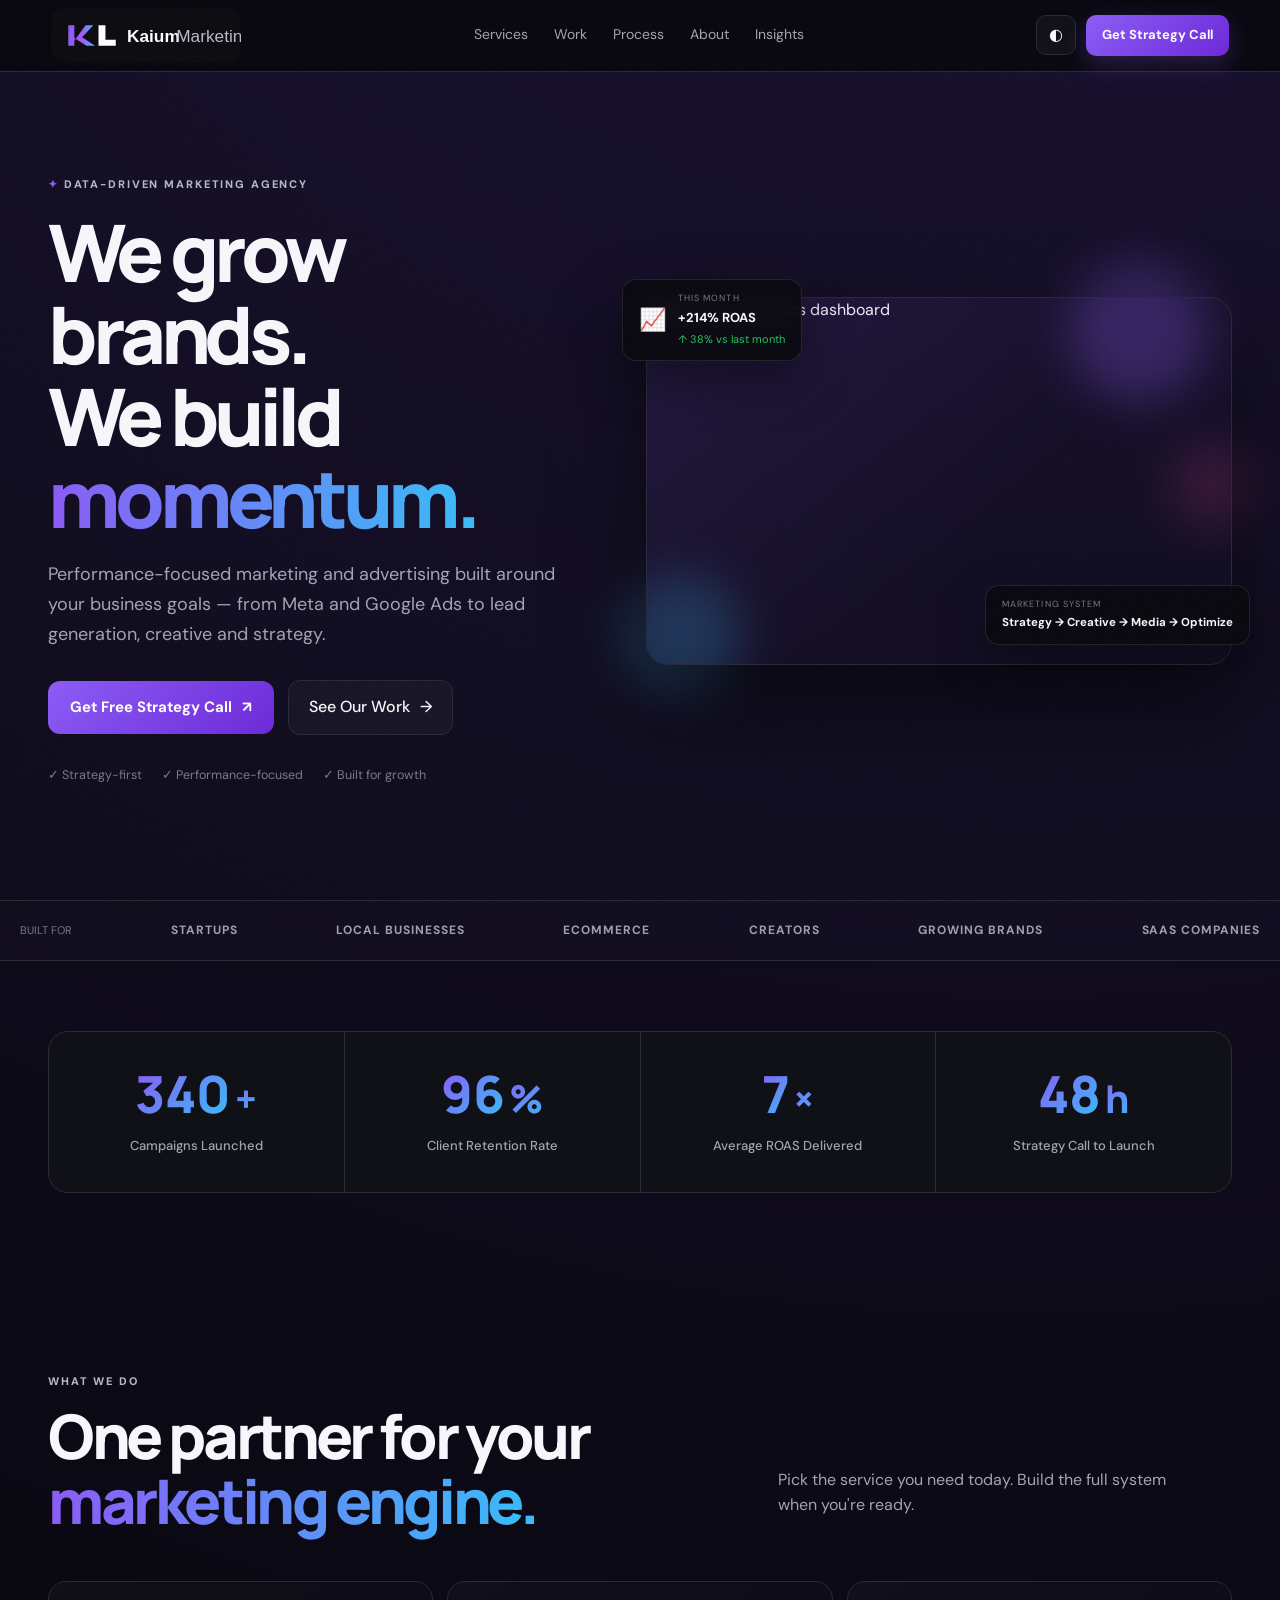
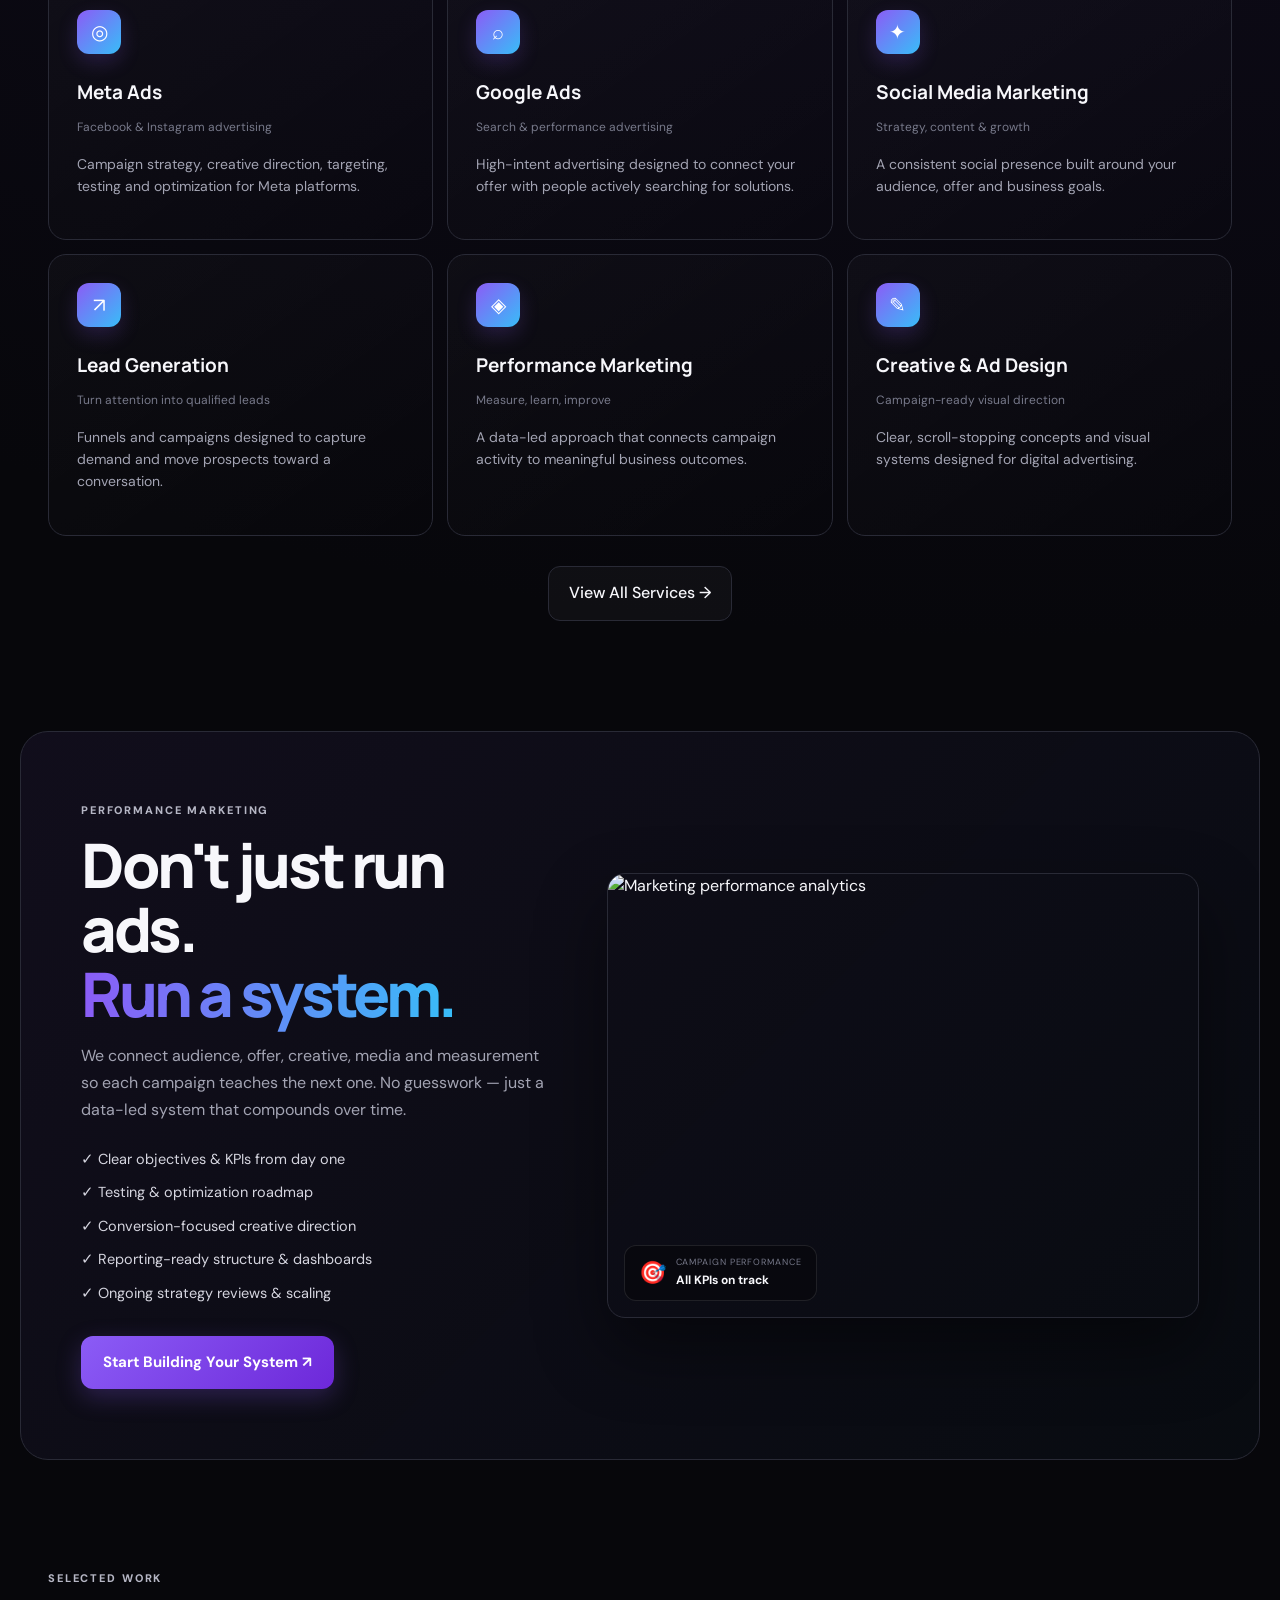
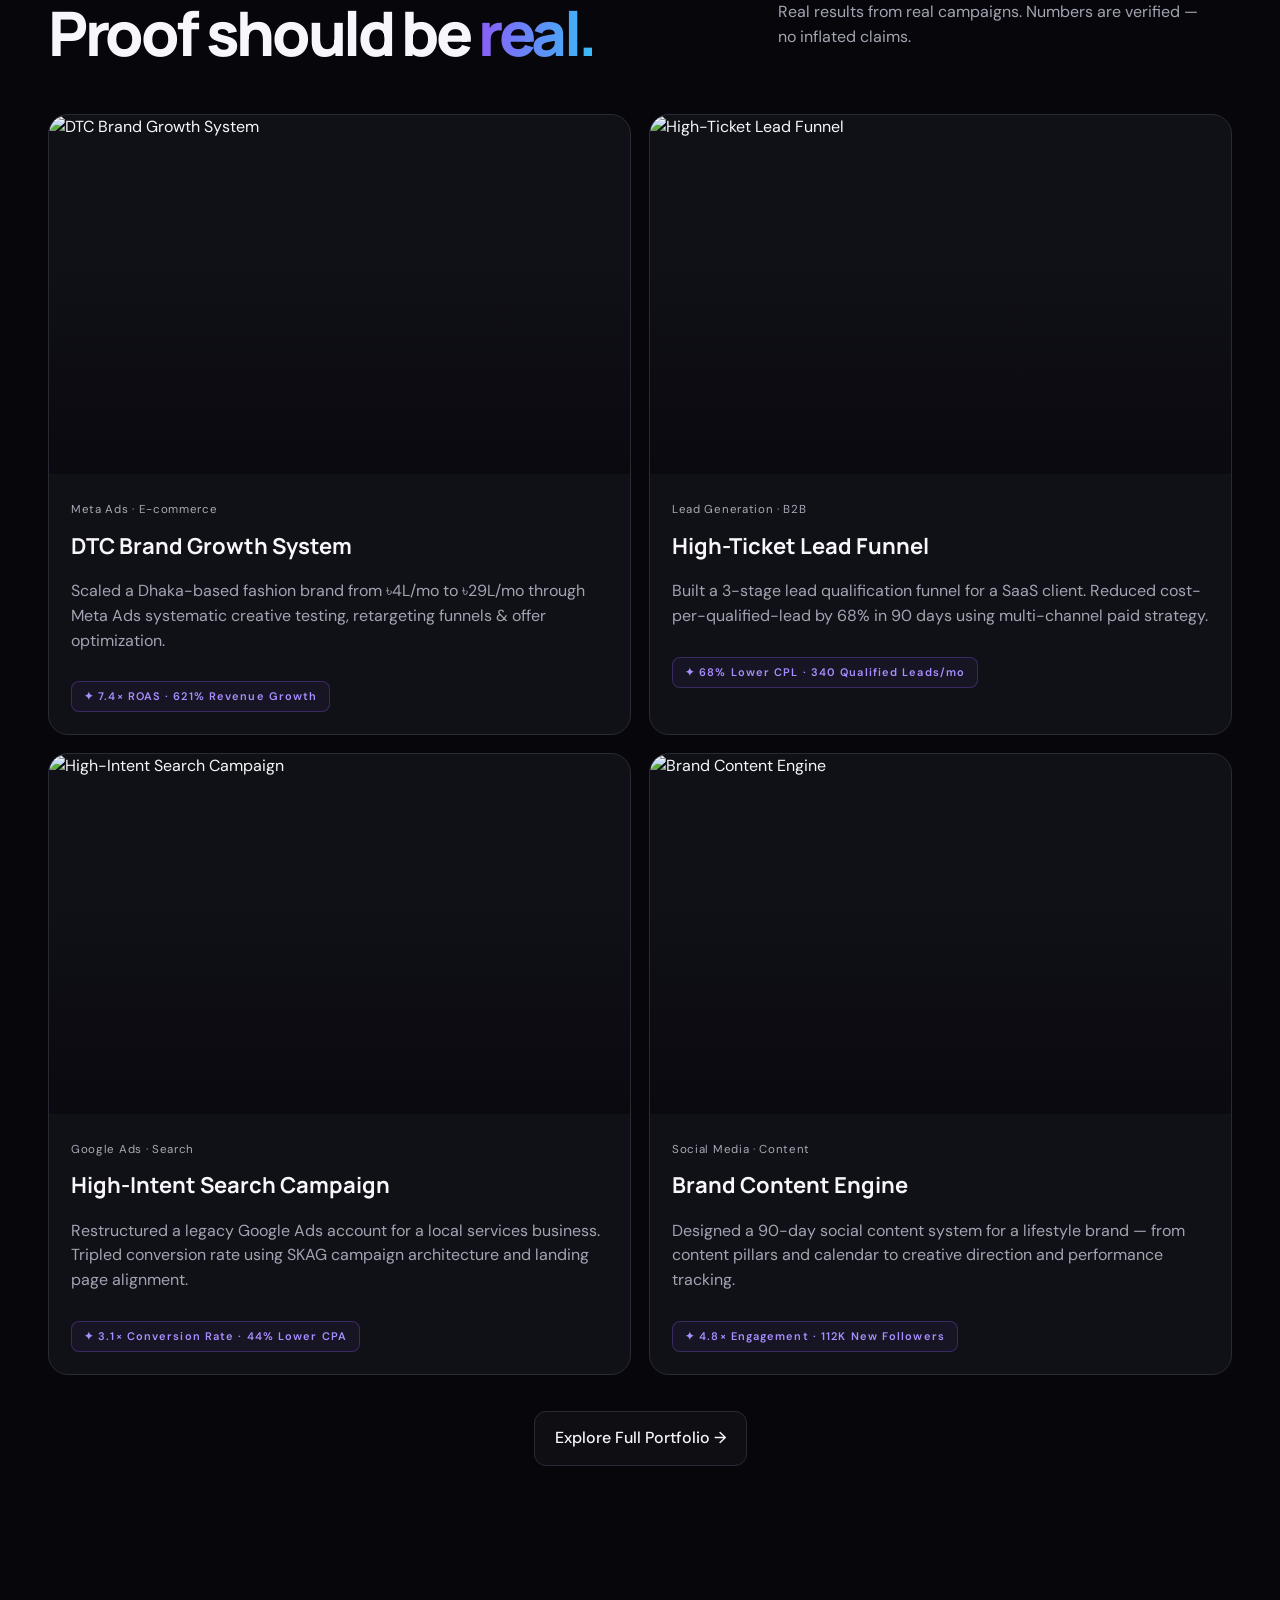
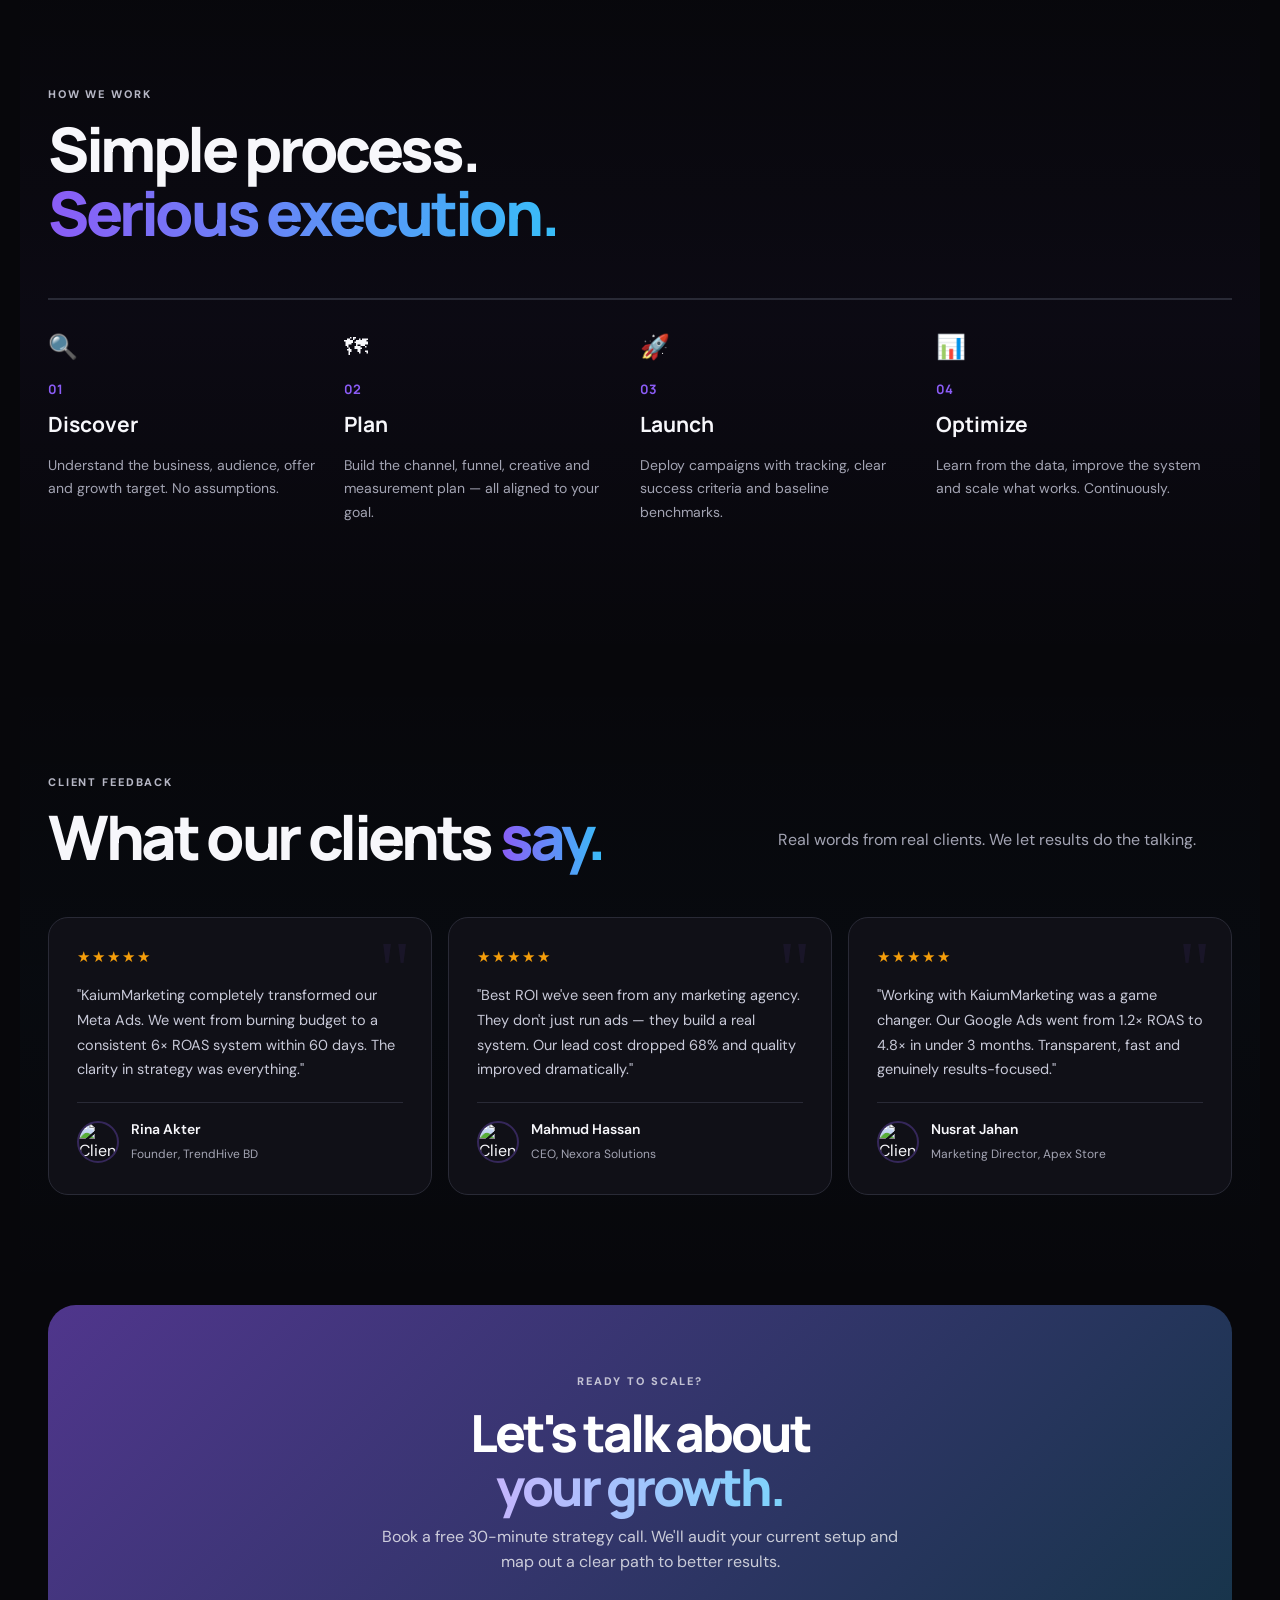
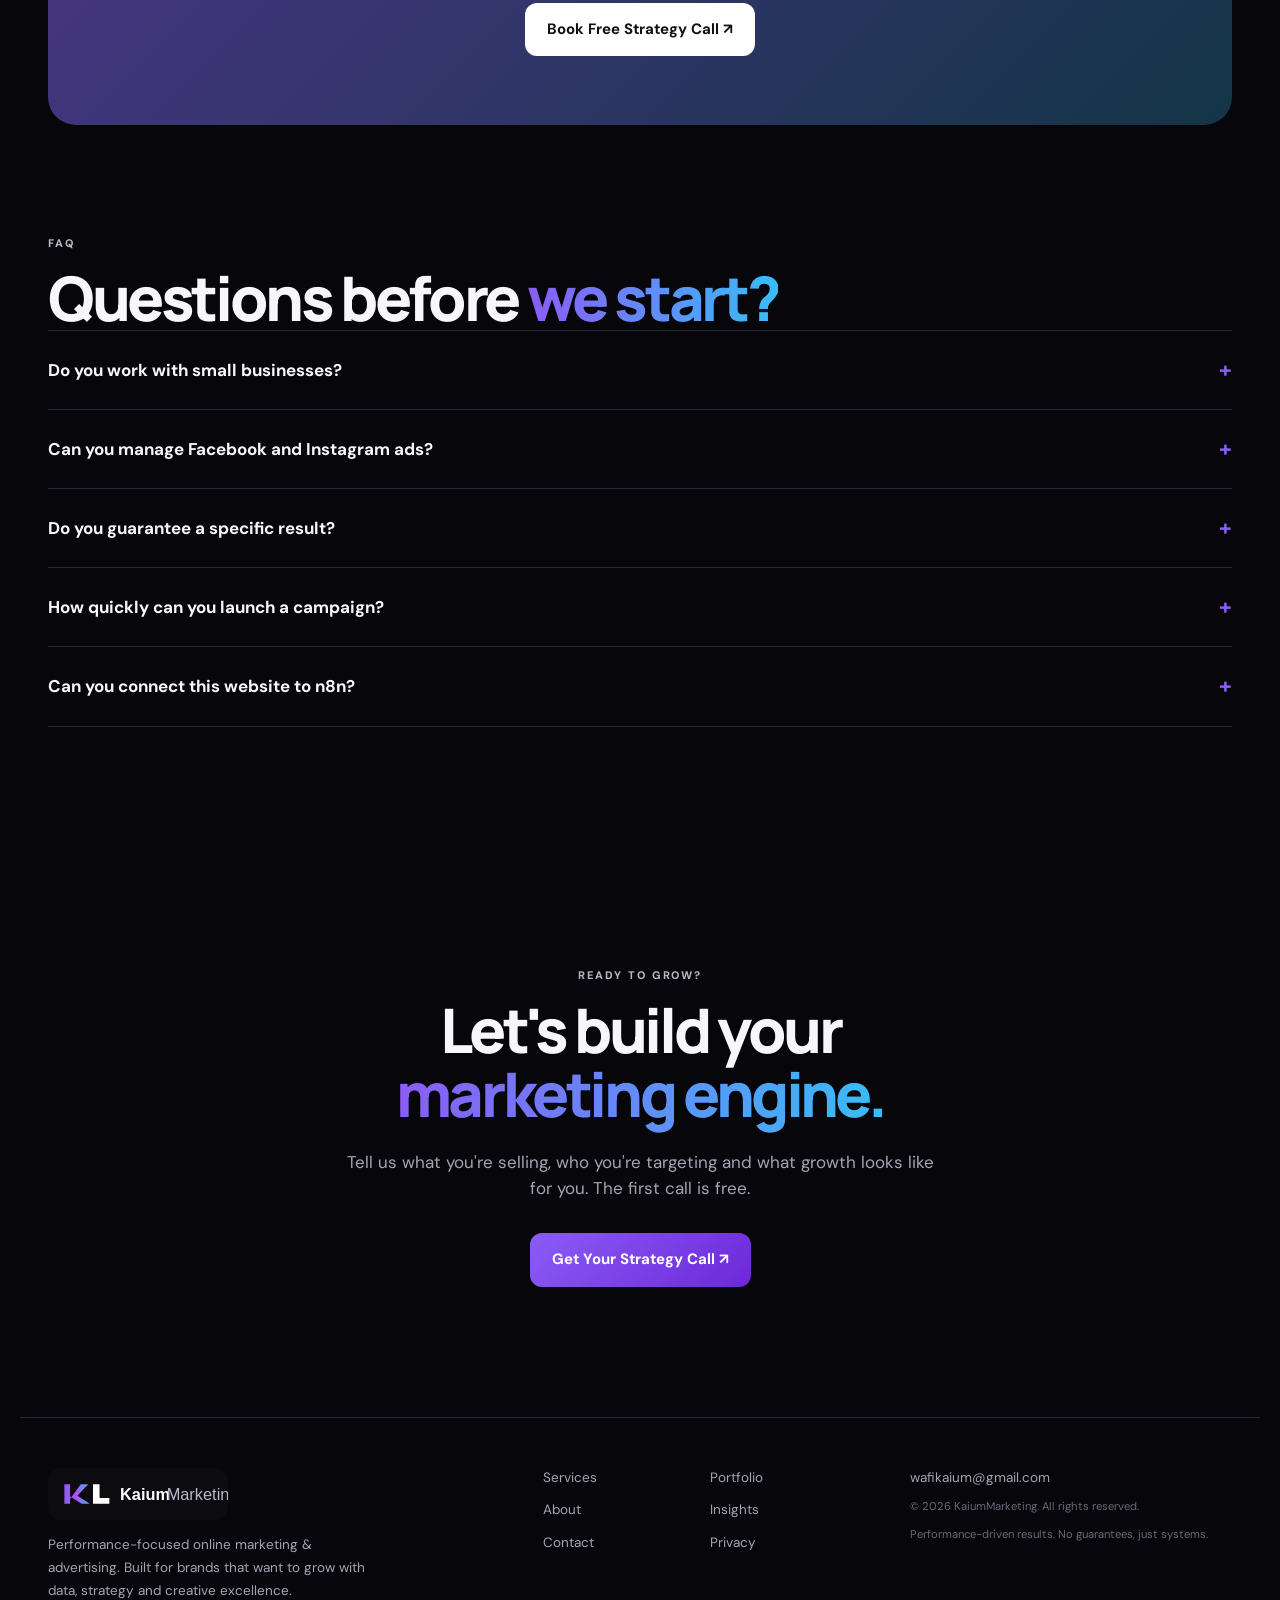
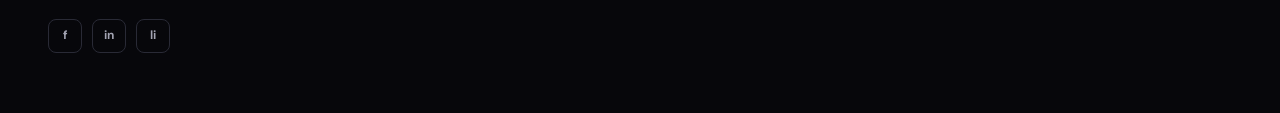
==== index.html @ da2b79d4 "Initial: KaiumMarketing V7 PRO" ====
<!doctype html>
<html lang="en">
<head>
<meta charset="utf-8">
<meta name="viewport" content="width=device-width,initial-scale=1">
<title>KaiumMarketing — Performance Marketing & Advertising</title>
<meta name="description" content="KaiumMarketing helps businesses grow through performance marketing, paid advertising, lead generation, social media and strategy.">
<meta name="theme-color" content="#0b0b10">
<link rel="canonical" href="https://marketing.wafikaium.com/">
<link rel="icon" href="assets/favicon.svg">
<link rel="manifest" href="manifest.webmanifest">
<meta property="og:title" content="KaiumMarketing — Performance Marketing">
<meta property="og:description" content="Performance-focused online marketing and advertising for ambitious businesses.">
<meta property="og:type" content="website">
<meta property="og:url" content="https://marketing.wafikaium.com/">
<meta property="og:image" content="https://images.unsplash.com/photo-1551288049-bebda4e38f71?w=1200&q=85&auto=format&fit=crop">
<link rel="preconnect" href="https://fonts.googleapis.com">
<link rel="preconnect" href="https://fonts.gstatic.com" crossorigin>
<link href="https://fonts.googleapis.com/css2?family=DM+Sans:ital,opsz,wght@0,9..40,300;0,9..40,400;0,9..40,500;0,9..40,600;0,9..40,700;1,9..40,400&family=Manrope:wght@500;600;700;800;900&display=swap" rel="stylesheet">
<link rel="stylesheet" href="css/style.css">
<script type="application/ld+json">{"@context":"https://schema.org","@type":"ProfessionalService","name":"KaiumMarketing","url":"https://marketing.wafikaium.com/","email":"mailto:wafikaium@gmail.com","description":"Performance-focused online marketing and advertising.","areaServed":"Worldwide"}</script>
</head>
<body>
<div class="noise"></div>

<!-- HEADER -->
<header class="site-header" id="siteHeader">
  <a class="brand" href="index.html"><img src="assets/logo.svg" alt="KaiumMarketing"></a>
  <nav class="desktop-nav">
    <a href="#services">Services</a>
    <a href="#work">Work</a>
    <a href="#process">Process</a>
    <a href="about.html">About</a>
    <a href="blog.html">Insights</a>
  </nav>
  <div class="header-actions">
    <button class="theme-btn" id="themeToggle" aria-label="Toggle theme">◐</button>
    <a class="btn btn-sm" href="contact.html">Get Strategy Call</a>
    <button class="menu-btn" id="menuBtn" aria-label="Open menu">☰</button>
  </div>
</header>
<div class="mobile-menu" id="mobileMenu">
  <a href="#services">Services</a>
  <a href="#work">Work</a>
  <a href="#process">Process</a>
  <a href="about.html">About</a>
  <a href="blog.html">Insights</a>
  <a href="contact.html">Contact</a>
</div>

<main>

<!-- ═══════════════════════ HERO ═══════════════════════ -->
<section class="hero section-shell">
  <div class="hero-copy reveal-up">
    <div class="eyebrow"><span>✦</span> DATA-DRIVEN MARKETING AGENCY</div>
    <h1>We grow brands.<br>We build <span class="gradient-text" id="typedText">momentum.</span></h1>
    <p>Performance-focused marketing and advertising built around your business goals — from Meta and Google Ads to lead generation, creative and strategy.</p>
    <div class="hero-actions">
      <a class="btn btn-glow" href="contact.html">Get Free Strategy Call <span>↗</span></a>
      <a class="ghost-btn" href="#work">See Our Work <span>→</span></a>
    </div>
    <div class="trust-row">
      <span>✓ Strategy-first</span>
      <span>✓ Performance-focused</span>
      <span>✓ Built for growth</span>
    </div>
  </div>

  <div class="hero-art reveal-up" style="animation-delay:.18s">
    <div class="orb orb-a"></div>
    <div class="orb orb-b"></div>
    <div class="orb orb-c"></div>
    <div class="hero-img-wrap">
      <img src="https://images.unsplash.com/photo-1551288049-bebda4e38f71?w=1200&q=85&auto=format&fit=crop" alt="Marketing analytics dashboard" loading="eager">
      <div class="img-overlay"></div>
    </div>
    <div class="float-card float-card--top">
      <div class="float-icon">📈</div>
      <div>
        <small>THIS MONTH</small>
        <strong>+214% ROAS</strong>
        <span class="trend up">↑ 38% vs last month</span>
      </div>
    </div>
    <div class="float-card float-card--bottom">
      <small>MARKETING SYSTEM</small>
      <strong>Strategy → Creative → Media → Optimize</strong>
    </div>
  </div>
</section>

<!-- ═══════════════════════ LOGO STRIP ═══════════════════════ -->
<section class="logo-strip">
  <div class="section-shell strip-inner">
    <span>BUILT FOR</span>
    <b>STARTUPS</b>
    <b>LOCAL BUSINESSES</b>
    <b>ECOMMERCE</b>
    <b>CREATORS</b>
    <b>GROWING BRANDS</b>
    <b>SAAS COMPANIES</b>
  </div>
</section>

<!-- ═══════════════════════ STATS ═══════════════════════ -->
<section class="section-shell stats-section">
  <div class="stats-grid">
    <div class="stat-card reveal-up">
      <div class="stat-number" data-count="340">0</div>
      <div class="stat-plus">+</div>
      <div class="stat-label">Campaigns Launched</div>
    </div>
    <div class="stat-card reveal-up" style="animation-delay:.1s">
      <div class="stat-number" data-count="96">0</div>
      <div class="stat-plus">%</div>
      <div class="stat-label">Client Retention Rate</div>
    </div>
    <div class="stat-card reveal-up" style="animation-delay:.2s">
      <div class="stat-number" data-count="7">0</div>
      <div class="stat-plus">×</div>
      <div class="stat-label">Average ROAS Delivered</div>
    </div>
    <div class="stat-card reveal-up" style="animation-delay:.3s">
      <div class="stat-number" data-count="48">0</div>
      <div class="stat-plus">h</div>
      <div class="stat-label">Strategy Call to Launch</div>
    </div>
  </div>
</section>

<!-- ═══════════════════════ SERVICES ═══════════════════════ -->
<section id="services" class="section-shell section">
  <div class="section-head reveal-up">
    <div>
      <div class="eyebrow">WHAT WE DO</div>
      <h2>One partner for your<br><span>marketing engine.</span></h2>
    </div>
    <p>Pick the service you need today. Build the full system when you're ready.</p>
  </div>
  <div class="service-grid" id="serviceGrid"></div>
  <div class="center"><a class="ghost-btn" href="services.html">View All Services →</a></div>
</section>

<!-- ═══════════════════════ FEATURE PANEL ═══════════════════════ -->
<section class="section-shell section feature-panel reveal-up">
  <div class="feature-copy">
    <div class="eyebrow">PERFORMANCE MARKETING</div>
    <h2>Don't just run ads.<br><span>Run a system.</span></h2>
    <p>We connect audience, offer, creative, media and measurement so each campaign teaches the next one. No guesswork — just a data-led system that compounds over time.</p>
    <div class="check-list">
      <span>✓ Clear objectives &amp; KPIs from day one</span>
      <span>✓ Testing &amp; optimization roadmap</span>
      <span>✓ Conversion-focused creative direction</span>
      <span>✓ Reporting-ready structure &amp; dashboards</span>
      <span>✓ Ongoing strategy reviews &amp; scaling</span>
    </div>
    <div style="margin-top:32px">
      <a class="btn" href="contact.html">Start Building Your System ↗</a>
    </div>
  </div>
  <div class="mini-dashboard">
    <div class="dashboard-img-wrap">
      <img src="https://images.unsplash.com/photo-1460925895917-afdab827c52f?w=900&q=85&auto=format&fit=crop" alt="Marketing performance analytics" loading="lazy">
      <div class="dashboard-badge">
        <span>🎯</span>
        <div>
          <small>CAMPAIGN PERFORMANCE</small>
          <strong>All KPIs on track</strong>
        </div>
      </div>
    </div>
  </div>
</section>

<!-- ═══════════════════════ WORK ═══════════════════════ -->
<section id="work" class="section-shell section">
  <div class="section-head reveal-up">
    <div>
      <div class="eyebrow">SELECTED WORK</div>
      <h2>Proof should be <span>real.</span></h2>
    </div>
    <p>Real results from real campaigns. Numbers are verified — no inflated claims.</p>
  </div>
  <div class="portfolio-grid" id="portfolioGrid"></div>
  <div class="center" style="margin-top:36px"><a class="ghost-btn" href="portfolio.html">Explore Full Portfolio →</a></div>
</section>

<!-- ═══════════════════════ PROCESS ═══════════════════════ -->
<section id="process" class="section-shell section process reveal-up">
  <div class="eyebrow">HOW WE WORK</div>
  <h2>Simple process.<br><span>Serious execution.</span></h2>
  <div class="process-grid">
    <article>
      <div class="process-icon">🔍</div>
      <b>01</b>
      <h3>Discover</h3>
      <p>Understand the business, audience, offer and growth target. No assumptions.</p>
    </article>
    <article>
      <div class="process-icon">🗺</div>
      <b>02</b>
      <h3>Plan</h3>
      <p>Build the channel, funnel, creative and measurement plan — all aligned to your goal.</p>
    </article>
    <article>
      <div class="process-icon">🚀</div>
      <b>03</b>
      <h3>Launch</h3>
      <p>Deploy campaigns with tracking, clear success criteria and baseline benchmarks.</p>
    </article>
    <article>
      <div class="process-icon">📊</div>
      <b>04</b>
      <h3>Optimize</h3>
      <p>Learn from the data, improve the system and scale what works. Continuously.</p>
    </article>
  </div>
</section>

<!-- ═══════════════════════ TESTIMONIALS ═══════════════════════ -->
<section class="section-shell section testimonials-section">
  <div class="section-head reveal-up">
    <div>
      <div class="eyebrow">CLIENT FEEDBACK</div>
      <h2>What our clients <span>say.</span></h2>
    </div>
    <p>Real words from real clients. We let results do the talking.</p>
  </div>
  <div class="testimonials-grid reveal-up" style="animation-delay:.1s">
    <div class="testimonial-card">
      <div class="testimonial-stars">★★★★★</div>
      <p>"KaiumMarketing completely transformed our Meta Ads. We went from burning budget to a consistent 6× ROAS system within 60 days. The clarity in strategy was everything."</p>
      <div class="testimonial-author">
        <img src="https://images.unsplash.com/photo-1494790108377-be9c29b29330?w=80&h=80&q=80&auto=format&fit=crop&crop=face" alt="Client" loading="lazy">
        <div>
          <strong>Rina Akter</strong>
          <small>Founder, TrendHive BD</small>
        </div>
      </div>
    </div>
    <div class="testimonial-card">
      <div class="testimonial-stars">★★★★★</div>
      <p>"Best ROI we've seen from any marketing agency. They don't just run ads — they build a real system. Our lead cost dropped 68% and quality improved dramatically."</p>
      <div class="testimonial-author">
        <img src="https://images.unsplash.com/photo-1507003211169-0a1dd7228f2d?w=80&h=80&q=80&auto=format&fit=crop&crop=face" alt="Client" loading="lazy">
        <div>
          <strong>Mahmud Hassan</strong>
          <small>CEO, Nexora Solutions</small>
        </div>
      </div>
    </div>
    <div class="testimonial-card">
      <div class="testimonial-stars">★★★★★</div>
      <p>"Working with KaiumMarketing was a game changer. Our Google Ads went from 1.2× ROAS to 4.8× in under 3 months. Transparent, fast and genuinely results-focused."</p>
      <div class="testimonial-author">
        <img src="https://images.unsplash.com/photo-1573497019940-1c28c88b4f3e?w=80&h=80&q=80&auto=format&fit=crop&crop=face" alt="Client" loading="lazy">
        <div>
          <strong>Nusrat Jahan</strong>
          <small>Marketing Director, Apex Store</small>
        </div>
      </div>
    </div>
  </div>
</section>

<!-- ═══════════════════════ VIDEO / CTA BANNER ═══════════════════════ -->
<section class="section-shell section video-cta-section reveal-up">
  <div class="video-cta-inner">
    <div class="video-bg-image" style="background-image:url('https://images.unsplash.com/photo-1497366216548-37526070297c?w=1400&q=80&auto=format&fit=crop')"></div>
    <div class="video-cta-overlay"></div>
    <div class="video-cta-content">
      <div class="eyebrow" style="color:rgba(255,255,255,.7)">READY TO SCALE?</div>
      <h2 style="color:#fff;margin:16px 0 12px">Let's talk about<br><span>your growth.</span></h2>
      <p style="color:rgba(255,255,255,.75);max-width:520px;margin:0 auto 28px">Book a free 30-minute strategy call. We'll audit your current setup and map out a clear path to better results.</p>
      <a class="btn btn-glow btn-white" href="contact.html">Book Free Strategy Call ↗</a>
    </div>
  </div>
</section>

<!-- ═══════════════════════ FAQ ═══════════════════════ -->
<section class="section-shell section faq reveal-up">
  <div class="eyebrow">FAQ</div>
  <h2>Questions before <span>we start?</span></h2>
  <details>
    <summary>Do you work with small businesses?</summary>
    <p>Yes. Every engagement is scoped to the business stage, goals, audience and available budget. We've worked with single-founder startups and established brands alike.</p>
  </details>
  <details>
    <summary>Can you manage Facebook and Instagram ads?</summary>
    <p>Yes. Meta Ads is one of our core service areas — including strategy, campaign structure, creative testing direction, audience segmentation and ongoing optimization.</p>
  </details>
  <details>
    <summary>Do you guarantee a specific result?</summary>
    <p>No. Responsible marketing depends on the offer, market, creative, budget, tracking and platform conditions. We focus on building a measurable, learnable system — not inflated promises.</p>
  </details>
  <details>
    <summary>How quickly can you launch a campaign?</summary>
    <p>Typically within 48–72 hours after the strategy call and onboarding. We move fast without skipping the discovery and planning steps that make campaigns work.</p>
  </details>
  <details>
    <summary>Can you connect this website to n8n?</summary>
    <p>Yes. The contact form and lead architecture is prepared for webhook and automation integration. The .env.example file has setup notes.</p>
  </details>
</section>

<!-- ═══════════════════════ CTA ═══════════════════════ -->
<section class="section-shell section cta reveal-up">
  <div class="eyebrow">READY TO GROW?</div>
  <h2>Let's build your<br><span>marketing engine.</span></h2>
  <p>Tell us what you're selling, who you're targeting and what growth looks like for you. The first call is free.</p>
  <a class="btn btn-glow" href="contact.html">Get Your Strategy Call ↗</a>
</section>

</main>

<footer class="footer">
  <div>
    <img src="assets/logo.svg" alt="KaiumMarketing">
    <p>Performance-focused online marketing &amp; advertising. Built for brands that want to grow with data, strategy and creative excellence.</p>
    <div class="footer-social">
      <a href="#" aria-label="Facebook">f</a>
      <a href="#" aria-label="Instagram">in</a>
      <a href="#" aria-label="LinkedIn">li</a>
    </div>
  </div>
  <div class="footer-links">
    <a href="services.html">Services</a>
    <a href="portfolio.html">Portfolio</a>
    <a href="about.html">About</a>
    <a href="blog.html">Insights</a>
    <a href="contact.html">Contact</a>
    <a href="privacy.html">Privacy</a>
  </div>
  <div>
    <a href="mailto:wafikaium@gmail.com">wafikaium@gmail.com</a>
    <small>© 2026 KaiumMarketing. All rights reserved.</small>
    <small>Performance-driven results. No guarantees, just systems.</small>
  </div>
</footer>

<script src="js/app.js"></script>
</body>
</html>
---- css/style.css ----
/* ══════════════════════════════════════
   KaiumMarketing V7 PRO — Global Styles
   ══════════════════════════════════════ */

:root {
  --bg: #07070b;
  --panel: #101017;
  --panel2: #15151f;
  --text: #f7f7fb;
  --muted: #a3a4b3;
  --line: #292a36;
  --violet: #8b5cf6;
  --blue: #38bdf8;
  --pink: #ec4899;
  --green: #22c55e;
  --max: 1240px;
  --radius: 16px;
  --shadow-glow: 0 0 40px rgba(139,92,246,.18);
  --transition: .25s cubic-bezier(.4,0,.2,1);
}
:root.light {
  --bg: #f7f7fa;
  --panel: #fff;
  --panel2: #f1f1f6;
  --text: #111118;
  --muted: #626375;
  --line: #dedee8;
}

/* ── Reset ── */
*,*::before,*::after { box-sizing: border-box }
html { scroll-behavior: smooth }
body {
  margin: 0;
  background: radial-gradient(circle at 80% -10%, #1c1238 0, transparent 34%), var(--bg);
  color: var(--text);
  font-family: "DM Sans", sans-serif;
  line-height: 1.55;
  -webkit-font-smoothing: antialiased;
}
a { color: inherit; text-decoration: none }
button { font: inherit; cursor: pointer }
img { max-width: 100%; display: block }

/* ── Noise overlay ── */
.noise {
  pointer-events: none;
  position: fixed;
  inset: 0;
  opacity: .032;
  background-image: url("data:image/svg+xml,%3Csvg xmlns='http://www.w3.org/2000/svg' width='200' height='200'%3E%3Cfilter id='n'%3E%3CfeTurbulence type='fractalNoise' baseFrequency='.75' numOctaves='4' stitchTiles='stitch'/%3E%3C/filter%3E%3Crect width='100%25' height='100%25' filter='url(%23n)'/%3E%3C/svg%3E");
  z-index: 100;
}

/* ══════════════════════════════════════
   TYPOGRAPHY
   ══════════════════════════════════════ */
h1, h2, h3 { font-family: Manrope, sans-serif; }
h1 {
  font-size: clamp(44px, 6.2vw, 82px);
  line-height: 1.03;
  letter-spacing: -.065em;
  margin: 18px 0 22px;
  font-weight: 900;
}
h2 {
  font-size: clamp(34px, 4.8vw, 62px);
  line-height: 1.05;
  letter-spacing: -.055em;
  margin: 14px 0 0;
  font-weight: 800;
}
h3 { font-weight: 700; }
p { color: var(--muted); }

.gradient-text {
  background: linear-gradient(90deg, var(--violet) 0%, var(--blue) 50%, var(--pink) 100%);
  background-size: 200% auto;
  -webkit-background-clip: text;
  background-clip: text;
  color: transparent;
  animation: gradientShift 4s ease infinite;
}
@keyframes gradientShift {
  0% { background-position: 0% 50% }
  50% { background-position: 100% 50% }
  100% { background-position: 0% 50% }
}
h1 span, h2 span { background: linear-gradient(90deg, var(--violet), var(--blue)); -webkit-background-clip: text; background-clip: text; color: transparent; }

.eyebrow {
  font-size: 11px;
  letter-spacing: .17em;
  color: #b6b7c5;
  font-weight: 800;
  text-transform: uppercase;
}
.eyebrow span { color: var(--violet) }

/* ══════════════════════════════════════
   LAYOUT UTILITIES
   ══════════════════════════════════════ */
.section-shell { max-width: var(--max); margin: auto; padding-left: 28px; padding-right: 28px; }
.section { padding-top: 110px; padding-bottom: 110px; }
.center { text-align: center; margin-top: 30px; }
.section-head {
  display: grid;
  grid-template-columns: 1.2fr .8fr;
  gap: 50px;
  align-items: end;
  margin-bottom: 48px;
}
.section-head > p { max-width: 430px; }

/* ══════════════════════════════════════
   SCROLL REVEAL ANIMATIONS
   ══════════════════════════════════════ */
.reveal-up {
  opacity: 0;
  transform: translateY(32px);
  transition: opacity .65s cubic-bezier(.4,0,.2,1), transform .65s cubic-bezier(.4,0,.2,1);
}
.reveal-up.visible {
  opacity: 1;
  transform: translateY(0);
}

/* ══════════════════════════════════════
   HEADER
   ══════════════════════════════════════ */
.site-header {
  height: 72px;
  display: flex;
  align-items: center;
  justify-content: space-between;
  padding: 0 4vw;
  border-bottom: 1px solid var(--line);
  position: sticky;
  top: 0;
  background: rgba(7,7,11,.85);
  backdrop-filter: blur(20px);
  -webkit-backdrop-filter: blur(20px);
  z-index: 90;
  transition: box-shadow .3s;
}
.site-header.scrolled { box-shadow: 0 4px 30px rgba(0,0,0,.35); }
.light .site-header { background: rgba(247,247,250,.88); }
.brand img { width: 190px; display: block; }
.desktop-nav { display: flex; gap: 26px; font-size: 14px; color: var(--muted); }
.desktop-nav a { transition: color var(--transition); position: relative; padding-bottom: 2px; }
.desktop-nav a::after {
  content: '';
  position: absolute;
  bottom: -2px;
  left: 0;
  width: 0;
  height: 1.5px;
  background: var(--violet);
  transition: width var(--transition);
}
.desktop-nav a:hover { color: var(--text); }
.desktop-nav a:hover::after { width: 100%; }
.header-actions { display: flex; align-items: center; gap: 10px; }
.theme-btn, .menu-btn {
  border: 1px solid var(--line);
  background: var(--panel);
  color: var(--text);
  border-radius: 10px;
  width: 40px;
  height: 40px;
  display: grid;
  place-items: center;
  transition: background var(--transition), border-color var(--transition);
}
.theme-btn:hover, .menu-btn:hover { background: var(--panel2); border-color: #545568; }
.menu-btn { display: none; }

/* ══════════════════════════════════════
   BUTTONS
   ══════════════════════════════════════ */
.btn {
  display: inline-flex;
  align-items: center;
  gap: 10px;
  background: linear-gradient(135deg, var(--violet), #6d28d9);
  color: #fff;
  border: 0;
  padding: 15px 22px;
  border-radius: 12px;
  font-weight: 700;
  font-size: 15px;
  transition: transform var(--transition), box-shadow var(--transition);
  box-shadow: 0 8px 24px rgba(139,92,246,.25);
}
.btn:hover { transform: translateY(-3px); box-shadow: 0 16px 36px rgba(139,92,246,.35); }
.btn-sm { padding: 10px 16px; border-radius: 10px; font-size: 13px; }
.btn-glow { box-shadow: 0 0 0 0 rgba(139,92,246,.5); animation: glowPulse 3s ease infinite; }
@keyframes glowPulse {
  0%, 100% { box-shadow: 0 8px 24px rgba(139,92,246,.25), 0 0 0 0 rgba(139,92,246,.4); }
  50% { box-shadow: 0 8px 24px rgba(139,92,246,.35), 0 0 20px 4px rgba(139,92,246,.15); }
}
.btn-white {
  background: #fff;
  color: #111;
}
.btn-white:hover { background: #f0f0ff; }
.ghost-btn {
  display: inline-flex;
  gap: 10px;
  align-items: center;
  border: 1px solid var(--line);
  padding: 14px 20px;
  border-radius: 12px;
  color: var(--text);
  background: rgba(255,255,255,.03);
  font-weight: 500;
  transition: border-color var(--transition), background var(--transition), transform var(--transition);
}
.ghost-btn:hover { border-color: #6d28d9; background: rgba(139,92,246,.06); transform: translateY(-2px); }

/* ══════════════════════════════════════
   HERO
   ══════════════════════════════════════ */
.hero {
  min-height: calc(100vh - 72px);
  display: grid;
  grid-template-columns: 1fr 1.08fr;
  gap: 55px;
  align-items: center;
  padding-top: 80px;
  padding-bottom: 90px;
}
.hero-copy > p { font-size: 18px; max-width: 580px; line-height: 1.65; }
.hero-actions { display: flex; gap: 14px; align-items: center; margin: 31px 0; flex-wrap: wrap; }
.trust-row {
  display: flex;
  gap: 20px;
  flex-wrap: wrap;
  color: #77798a;
  font-size: 12.5px;
}
.trust-row span { display: flex; align-items: center; gap: 5px; }

/* Hero art */
.hero-art { position: relative; }
.hero-img-wrap {
  position: relative;
  border-radius: 22px;
  overflow: hidden;
  box-shadow: 0 40px 90px rgba(0,0,0,.55);
  border: 1px solid var(--line);
}
.hero-img-wrap img {
  width: 100%;
  aspect-ratio: 16/10;
  object-fit: cover;
  display: block;
}
.img-overlay {
  position: absolute;
  inset: 0;
  background: linear-gradient(135deg, rgba(139,92,246,.12) 0%, transparent 60%);
  pointer-events: none;
}

/* Orbs */
.orb {
  position: absolute;
  border-radius: 50%;
  filter: blur(24px);
  pointer-events: none;
  animation: orbFloat 7s ease-in-out infinite;
}
.orb-a { width: 140px; height: 140px; background: var(--violet); opacity: .28; top: -35px; right: 4%; animation-delay: 0s; }
.orb-b { width: 120px; height: 120px; background: var(--blue); opacity: .22; bottom: -30px; left: -25px; animation-delay: 2.5s; }
.orb-c { width: 80px; height: 80px; background: var(--pink); opacity: .18; top: 40%; right: -20px; animation-delay: 5s; }
@keyframes orbFloat {
  0%, 100% { transform: translateY(0) scale(1); }
  50% { transform: translateY(-18px) scale(1.08); }
}

/* Floating cards */
.float-card {
  position: absolute;
  padding: 12px 16px;
  background: rgba(8,8,14,.9);
  border: 1px solid rgba(255,255,255,.1);
  border-radius: 14px;
  box-shadow: 0 20px 50px rgba(0,0,0,.4);
  backdrop-filter: blur(10px);
  -webkit-backdrop-filter: blur(10px);
  animation: floatBob 4s ease-in-out infinite;
}
.float-card--top {
  display: flex;
  align-items: center;
  gap: 12px;
  top: -18px;
  left: -24px;
}
.float-card--bottom {
  right: -18px;
  bottom: 20px;
}
.float-card--top .float-icon { font-size: 22px; }
.float-card small { display: block; color: #77798a; font-size: 9px; letter-spacing: .12em; text-transform: uppercase; margin-bottom: 2px; }
.float-card strong { font-size: 13px; display: block; }
.float-card .trend { display: block; font-size: 11px; color: var(--green); margin-top: 2px; }
.float-card--bottom strong { font-size: 11.5px; }
@keyframes floatBob {
  0%, 100% { transform: translateY(0); }
  50% { transform: translateY(-8px); }
}

/* ══════════════════════════════════════
   LOGO STRIP
   ══════════════════════════════════════ */
.logo-strip {
  border-top: 1px solid var(--line);
  border-bottom: 1px solid var(--line);
  background: rgba(255,255,255,.012);
}
.strip-inner {
  display: flex;
  gap: 24px;
  align-items: center;
  justify-content: space-between;
  padding: 20px 0;
  color: #77798a;
  font-size: 11px;
  flex-wrap: wrap;
  overflow: hidden;
}
.strip-inner b { font-size: 12px; color: #9fa0ae; letter-spacing: .08em; }

/* ══════════════════════════════════════
   STATS
   ══════════════════════════════════════ */
.stats-section {
  padding-top: 70px;
  padding-bottom: 70px;
}
.stats-grid {
  display: grid;
  grid-template-columns: repeat(4, 1fr);
  gap: 1px;
  border: 1px solid var(--line);
  border-radius: 20px;
  overflow: hidden;
  background: var(--line);
}
.stat-card {
  background: var(--panel);
  padding: 36px 28px;
  text-align: center;
  transition: background var(--transition);
}
.stat-card:hover { background: var(--panel2); }
.stat-number {
  font-family: Manrope, sans-serif;
  font-size: clamp(36px, 4vw, 56px);
  font-weight: 900;
  background: linear-gradient(135deg, var(--violet), var(--blue));
  -webkit-background-clip: text;
  background-clip: text;
  color: transparent;
  display: inline-block;
  line-height: 1;
}
.stat-plus {
  font-family: Manrope, sans-serif;
  font-size: clamp(28px, 3vw, 40px);
  font-weight: 900;
  background: linear-gradient(135deg, var(--violet), var(--blue));
  -webkit-background-clip: text;
  background-clip: text;
  color: transparent;
  display: inline-block;
}
.stat-label { color: var(--muted); font-size: 13px; margin-top: 8px; font-weight: 500; }

/* ══════════════════════════════════════
   SERVICE CARDS
   ══════════════════════════════════════ */
.service-grid {
  display: grid;
  grid-template-columns: repeat(3, 1fr);
  gap: 14px;
}
.service-card {
  padding: 28px;
  border: 1px solid var(--line);
  background: linear-gradient(145deg, rgba(255,255,255,.025), transparent);
  border-radius: 18px;
  min-height: 230px;
  transition: transform var(--transition), border-color var(--transition), box-shadow var(--transition);
  position: relative;
  overflow: hidden;
}
.service-card::before {
  content: '';
  position: absolute;
  inset: 0;
  background: linear-gradient(135deg, rgba(139,92,246,.04), transparent);
  opacity: 0;
  transition: opacity var(--transition);
}
.service-card:hover { transform: translateY(-5px); border-color: rgba(139,92,246,.4); box-shadow: 0 20px 40px rgba(0,0,0,.2), var(--shadow-glow); }
.service-card:hover::before { opacity: 1; }
.service-icon {
  font-size: 20px;
  color: #fff;
  width: 44px;
  height: 44px;
  border-radius: 12px;
  display: grid;
  place-items: center;
  background: linear-gradient(135deg, var(--violet), var(--blue));
  box-shadow: 0 8px 20px rgba(139,92,246,.2);
}
.service-card h3 { font-size: 19px; margin: 24px 0 6px; }
.service-card small { color: #77798a; font-size: 12px; }
.service-card p { font-size: 14px; line-height: 1.6; }

/* ══════════════════════════════════════
   FEATURE PANEL
   ══════════════════════════════════════ */
.feature-panel {
  display: grid;
  grid-template-columns: .88fr 1.12fr;
  gap: 60px;
  align-items: center;
  border: 1px solid var(--line);
  border-radius: 28px;
  background: linear-gradient(135deg, rgba(139,92,246,.07), rgba(56,189,248,.025));
  overflow: hidden;
  padding: 70px 60px;
}
.feature-copy { position: relative; z-index: 1; }
.feature-copy > p { font-size: 16px; line-height: 1.7; max-width: 480px; }
.check-list { display: grid; gap: 11px; margin-top: 24px; color: #d5d5df; font-size: 14.5px; }
.check-list span { display: flex; align-items: center; gap: 8px; }

.mini-dashboard { position: relative; }
.dashboard-img-wrap {
  position: relative;
  border-radius: 18px;
  overflow: hidden;
  box-shadow: 0 30px 70px rgba(0,0,0,.45);
  border: 1px solid var(--line);
}
.dashboard-img-wrap img { width: 100%; display: block; aspect-ratio: 4/3; object-fit: cover; }
.dashboard-badge {
  position: absolute;
  bottom: 16px;
  left: 16px;
  display: flex;
  align-items: center;
  gap: 10px;
  background: rgba(8,8,14,.9);
  border: 1px solid rgba(255,255,255,.1);
  border-radius: 12px;
  padding: 10px 14px;
  backdrop-filter: blur(8px);
}
.dashboard-badge span { font-size: 22px; }
.dashboard-badge small { display: block; color: #77798a; font-size: 9px; letter-spacing: .1em; text-transform: uppercase; }
.dashboard-badge strong { font-size: 12px; display: block; margin-top: 1px; }

/* ══════════════════════════════════════
   PORTFOLIO
   ══════════════════════════════════════ */
.portfolio-grid { display: grid; grid-template-columns: repeat(2, 1fr); gap: 18px; }
.work-card {
  border: 1px solid var(--line);
  border-radius: 20px;
  overflow: hidden;
  background: var(--panel);
  transition: transform var(--transition), box-shadow var(--transition);
}
.work-card:hover { transform: translateY(-5px); box-shadow: 0 24px 50px rgba(0,0,0,.25); }
.work-card-img {
  position: relative;
  overflow: hidden;
}
.work-card img {
  display: block;
  width: 100%;
  aspect-ratio: 760/470;
  object-fit: cover;
  transition: transform .5s cubic-bezier(.4,0,.2,1);
}
.work-card:hover img { transform: scale(1.04); }
.work-card-img::after {
  content: '';
  position: absolute;
  inset: 0;
  background: linear-gradient(to top, rgba(5,5,10,.6) 0%, transparent 60%);
  pointer-events: none;
}
.work-body { padding: 22px; }
.work-body small { color: #a9a9b7; font-size: 11.5px; letter-spacing: .06em; }
.work-body h3 { margin: 8px 0 6px; font-size: 22px; }
.metric-label {
  display: inline-block;
  margin-top: 12px;
  padding: 6px 12px;
  border: 1px solid rgba(139,92,246,.3);
  border-radius: 8px;
  font-size: 11px;
  color: #a88fff;
  letter-spacing: .1em;
  background: rgba(139,92,246,.06);
  font-weight: 600;
}

/* ══════════════════════════════════════
   PROCESS
   ══════════════════════════════════════ */
.process { background: linear-gradient(180deg, transparent, rgba(139,92,246,.035), transparent); }
.process-grid {
  display: grid;
  grid-template-columns: repeat(4, 1fr);
  margin-top: 52px;
  gap: 0;
}
.process-grid article {
  padding: 28px 22px 16px 0;
  border-top: 2px solid var(--line);
  position: relative;
  transition: border-color var(--transition);
}
.process-grid article:hover { border-color: var(--violet); }
.process-grid article:hover .process-icon { transform: translateY(-4px); }
.process-icon { font-size: 24px; margin-bottom: 12px; transition: transform var(--transition); }
.process-grid b { color: var(--violet); font-size: 13px; font-family: Manrope, sans-serif; }
.process-grid h3 { font-size: 21px; margin: 6px 0 8px; }
.process-grid p { font-size: 14px; line-height: 1.65; }

/* ══════════════════════════════════════
   TESTIMONIALS
   ══════════════════════════════════════ */
.testimonials-section { background: linear-gradient(180deg, transparent, rgba(56,189,248,.018), transparent); }
.testimonials-grid {
  display: grid;
  grid-template-columns: repeat(3, 1fr);
  gap: 16px;
}
.testimonial-card {
  background: var(--panel);
  border: 1px solid var(--line);
  border-radius: 20px;
  padding: 28px;
  transition: transform var(--transition), border-color var(--transition), box-shadow var(--transition);
  position: relative;
  overflow: hidden;
}
.testimonial-card::before {
  content: '"';
  position: absolute;
  top: 12px;
  right: 20px;
  font-size: 80px;
  font-family: Georgia, serif;
  color: rgba(139,92,246,.08);
  line-height: 1;
  pointer-events: none;
}
.testimonial-card:hover { transform: translateY(-5px); border-color: rgba(139,92,246,.35); box-shadow: 0 20px 40px rgba(0,0,0,.2); }
.testimonial-stars { color: #f59e0b; font-size: 15px; letter-spacing: 2px; margin-bottom: 14px; }
.testimonial-card > p { font-size: 14.5px; line-height: 1.7; color: #c8c9d8; margin: 0 0 20px; }
.testimonial-author { display: flex; align-items: center; gap: 12px; padding-top: 16px; border-top: 1px solid var(--line); }
.testimonial-author img { width: 42px; height: 42px; border-radius: 50%; object-fit: cover; border: 2px solid rgba(139,92,246,.3); }
.testimonial-author strong { display: block; font-size: 14px; font-weight: 600; }
.testimonial-author small { color: var(--muted); font-size: 12px; }

/* ══════════════════════════════════════
   VIDEO CTA SECTION
   ══════════════════════════════════════ */
.video-cta-section { padding-top: 0; padding-bottom: 0; }
.video-cta-inner {
  position: relative;
  border-radius: 28px;
  overflow: hidden;
  min-height: 420px;
  display: flex;
  align-items: center;
  justify-content: center;
  text-align: center;
}
.video-bg-image {
  position: absolute;
  inset: 0;
  background-size: cover;
  background-position: center;
  filter: brightness(.6);
  transition: transform 8s ease;
  transform: scale(1.05);
}
.video-cta-inner:hover .video-bg-image { transform: scale(1); }
.video-cta-overlay {
  position: absolute;
  inset: 0;
  background: linear-gradient(135deg, rgba(139,92,246,.55) 0%, rgba(56,189,248,.25) 100%);
}
.video-cta-content {
  position: relative;
  z-index: 1;
  padding: 60px 40px;
}
.video-cta-content h2 { font-size: clamp(30px, 4vw, 54px); color: #fff; }
.video-cta-content h2 span {
  background: linear-gradient(90deg, #c4b5fd, #7dd3fc);
  -webkit-background-clip: text;
  background-clip: text;
  color: transparent;
}

/* ══════════════════════════════════════
   FAQ
   ══════════════════════════════════════ */
.faq details { border-top: 1px solid var(--line); padding: 22px 0; }
.faq details:last-child { border-bottom: 1px solid var(--line); }
summary { cursor: pointer; font-weight: 700; font-size: 17px; list-style: none; display: flex; align-items: center; justify-content: space-between; }
summary::after { content: '+'; font-size: 22px; color: var(--violet); transition: transform .25s; flex-shrink: 0; }
details[open] summary::after { transform: rotate(45deg); }
.faq details p { max-width: 760px; margin-top: 14px; font-size: 15px; line-height: 1.7; }

/* ══════════════════════════════════════
   QUOTE / CTA PANELS
   ══════════════════════════════════════ */
.quote-panel {
  display: flex;
  align-items: center;
  justify-content: space-between;
  gap: 40px;
  padding-top: 75px;
  padding-bottom: 75px;
  border-top: 1px solid var(--line);
  border-bottom: 1px solid var(--line);
}
.quote-panel > div { max-width: 780px; }
.cta { text-align: center; padding-top: 130px; padding-bottom: 130px; }
.cta p { max-width: 600px; margin: 22px auto 32px; font-size: 17px; }

/* ══════════════════════════════════════
   FOOTER
   ══════════════════════════════════════ */
.footer {
  max-width: var(--max);
  margin: auto;
  padding: 50px 28px 60px;
  border-top: 1px solid var(--line);
  display: grid;
  grid-template-columns: 1.4fr 1fr 1fr;
  gap: 44px;
}
.footer img { width: 180px; margin-bottom: 14px; }
.footer > div > p { max-width: 320px; font-size: 13.5px; line-height: 1.7; }
.footer-social { display: flex; gap: 10px; margin-top: 16px; }
.footer-social a {
  width: 34px;
  height: 34px;
  border: 1px solid var(--line);
  border-radius: 8px;
  display: grid;
  place-items: center;
  font-size: 12px;
  font-weight: 700;
  color: var(--muted);
  transition: border-color var(--transition), color var(--transition), background var(--transition);
}
.footer-social a:hover { border-color: var(--violet); color: var(--violet); background: rgba(139,92,246,.08); }
.footer-links { display: grid; grid-template-columns: 1fr 1fr; gap: 12px; align-content: start; color: var(--muted); font-size: 13.5px; }
.footer-links a { transition: color var(--transition); }
.footer-links a:hover { color: var(--text); }
.footer > div:last-child { display: grid; align-content: start; gap: 10px; font-size: 13.5px; }
.footer small { color: #676977; }
.footer > div:last-child a { color: var(--muted); }
.footer > div:last-child a:hover { color: var(--text); }

/* ══════════════════════════════════════
   MOBILE MENU
   ══════════════════════════════════════ */
.mobile-menu {
  position: fixed;
  top: 72px;
  left: 0;
  right: 0;
  z-index: 88;
  background: var(--bg);
  border-bottom: 1px solid var(--line);
  padding: 20px 28px;
  display: none;
  backdrop-filter: blur(16px);
  -webkit-backdrop-filter: blur(16px);
}
.mobile-menu.open { display: grid; gap: 16px; animation: slideDown .2s ease; }
@keyframes slideDown { from { opacity:0; transform:translateY(-10px); } to { opacity:1; transform:translateY(0); } }
.mobile-menu a { padding: 10px 0; font-weight: 600; border-bottom: 1px solid var(--line); }
.mobile-menu a:last-child { border-bottom: 0; }

/* ══════════════════════════════════════
   PAGE HERO (inner pages)
   ══════════════════════════════════════ */
.page-hero { padding-top: 100px; padding-bottom: 72px; }
.page-hero h1 { max-width: 900px; }
.page-hero > p, .page-hero p { max-width: 700px; font-size: 18px; }

/* ══════════════════════════════════════
   INNER PAGE GRIDS
   ══════════════════════════════════════ */
.list-grid { display: grid; grid-template-columns: repeat(3, 1fr); gap: 14px; }
.list-card {
  border: 1px solid var(--line);
  border-radius: 18px;
  padding: 28px;
  background: var(--panel);
  transition: transform var(--transition), border-color var(--transition);
}
.list-card:hover { transform: translateY(-4px); border-color: rgba(139,92,246,.35); }
.list-card ul { padding-left: 18px; color: var(--muted); line-height: 1.8; }
.brief { display: grid; grid-template-columns: .7fr 1.3fr; gap: 35px; }
.form-card {
  background: var(--panel);
  border: 1px solid var(--line);
  border-radius: 20px;
  padding: 32px;
}
.field { display: grid; gap: 8px; margin-bottom: 18px; }
.field label { font-size: 12px; color: #aaa; font-weight: 600; letter-spacing: .04em; }
.field input, .field textarea, .field select {
  width: 100%;
  background: var(--bg);
  border: 1px solid var(--line);
  color: var(--text);
  border-radius: 10px;
  padding: 13px 15px;
  font: inherit;
  transition: border-color var(--transition), box-shadow var(--transition);
}
.field input:focus, .field textarea:focus, .field select:focus {
  outline: none;
  border-color: rgba(139,92,246,.5);
  box-shadow: 0 0 0 3px rgba(139,92,246,.12);
}
.field textarea { min-height: 130px; resize: vertical; }
.note { font-size: 12px; color: #77798a; }

/* ══════════════════════════════════════
   LIGHT THEME OVERRIDES
   ══════════════════════════════════════ */
.light body { background: #f7f7fa; }
.light .service-card, .light .work-card, .light .list-card, .light .form-card, .light .stat-card, .light .testimonial-card {
  background: #fff;
}
.light .hero-img-wrap { box-shadow: 0 30px 70px rgba(20,20,30,.12); }
.light .float-card { background: rgba(255,255,255,.95); color: #111; }

/* ══════════════════════════════════════
   RESPONSIVE
   ══════════════════════════════════════ */
@media (max-width: 980px) {
  .desktop-nav { display: none; }
  .menu-btn { display: grid; }
  .hero { grid-template-columns: 1fr; padding-top: 60px; }
  .hero-art { max-width: 680px; margin: 0 auto; }
  .float-card--top { top: -12px; left: -12px; }
  .float-card--bottom { right: -8px; bottom: 14px; }
  .section-head { grid-template-columns: 1fr; }
  .feature-panel { grid-template-columns: 1fr; padding: 50px 40px; }
  .service-grid { grid-template-columns: repeat(2, 1fr); }
  .process-grid { grid-template-columns: repeat(2, 1fr); gap: 28px; }
  .testimonials-grid { grid-template-columns: 1fr; }
  .stats-grid { grid-template-columns: repeat(2, 1fr); }
  .list-grid { grid-template-columns: repeat(2, 1fr); }
  .footer { grid-template-columns: 1fr 1fr; }
  .strip-inner { flex-wrap: wrap; justify-content: center; gap: 12px; }
  .brief { grid-template-columns: 1fr; }
  .portfolio-grid { grid-template-columns: 1fr; max-width: 680px; margin: 0 auto; }
}

@media (max-width: 650px) {
  .site-header { padding: 0 18px; }
  .brand img { width: 160px; }
  .header-actions .btn { display: none; }
  .section-shell { padding-left: 18px; padding-right: 18px; }
  .hero { padding-top: 45px; padding-bottom: 60px; }
  .hero-actions { flex-direction: column; align-items: flex-start; }
  .trust-row { flex-direction: column; gap: 8px; }
  .float-card--top { display: none; }
  .float-card--bottom { right: 0; bottom: 10px; font-size: 11px; }
  .section { padding-top: 75px; padding-bottom: 75px; }
  .service-grid, .list-grid { grid-template-columns: 1fr; }
  .process-grid { grid-template-columns: 1fr; }
  .stats-grid { grid-template-columns: 1fr 1fr; }
  .footer { grid-template-columns: 1fr; }
  .footer-links { grid-template-columns: 1fr 1fr; }
  .page-hero { padding-top: 65px; }
  .cta { padding-top: 90px; padding-bottom: 90px; }
  .quote-panel { display: block; }
  .quote-panel .btn { margin-top: 25px; }
  .feature-panel { padding: 36px 24px; }
  .video-cta-content { padding: 48px 24px; }
  .mobile-menu { padding: 16px 18px; }
}
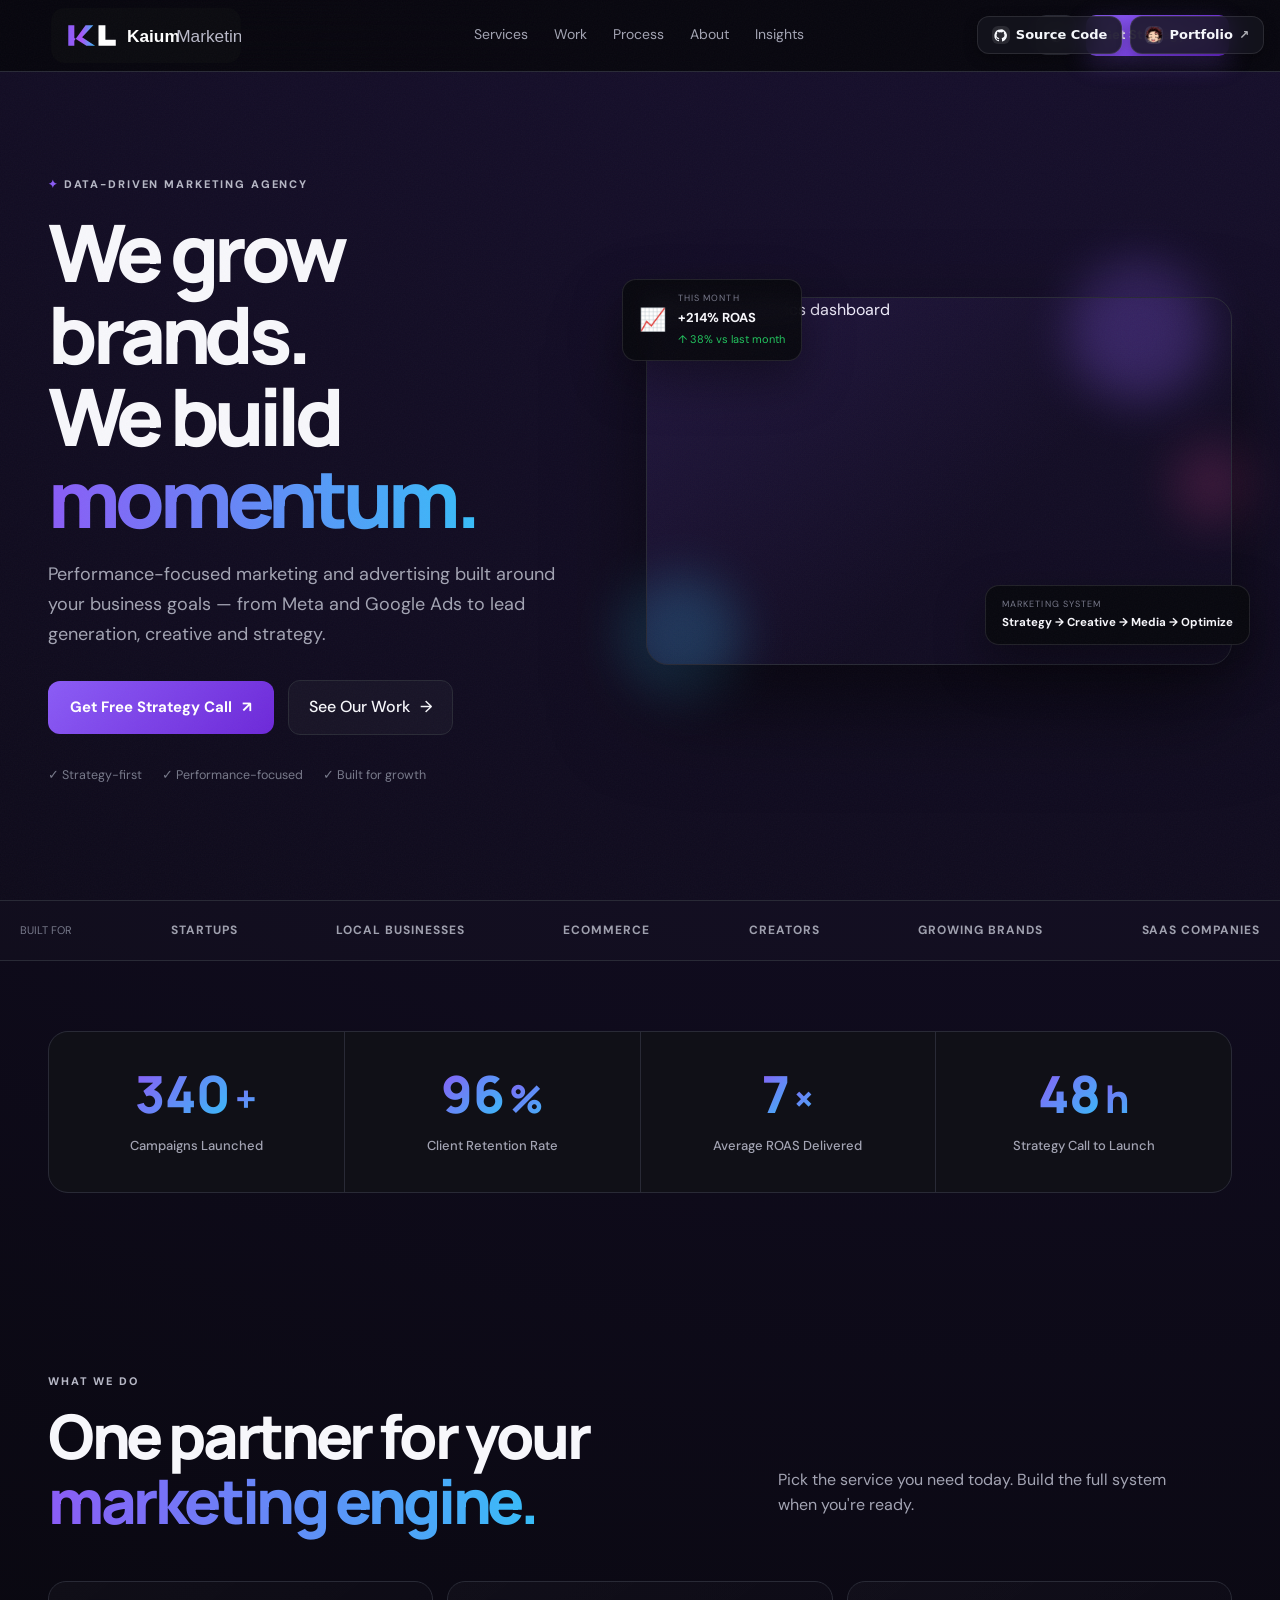
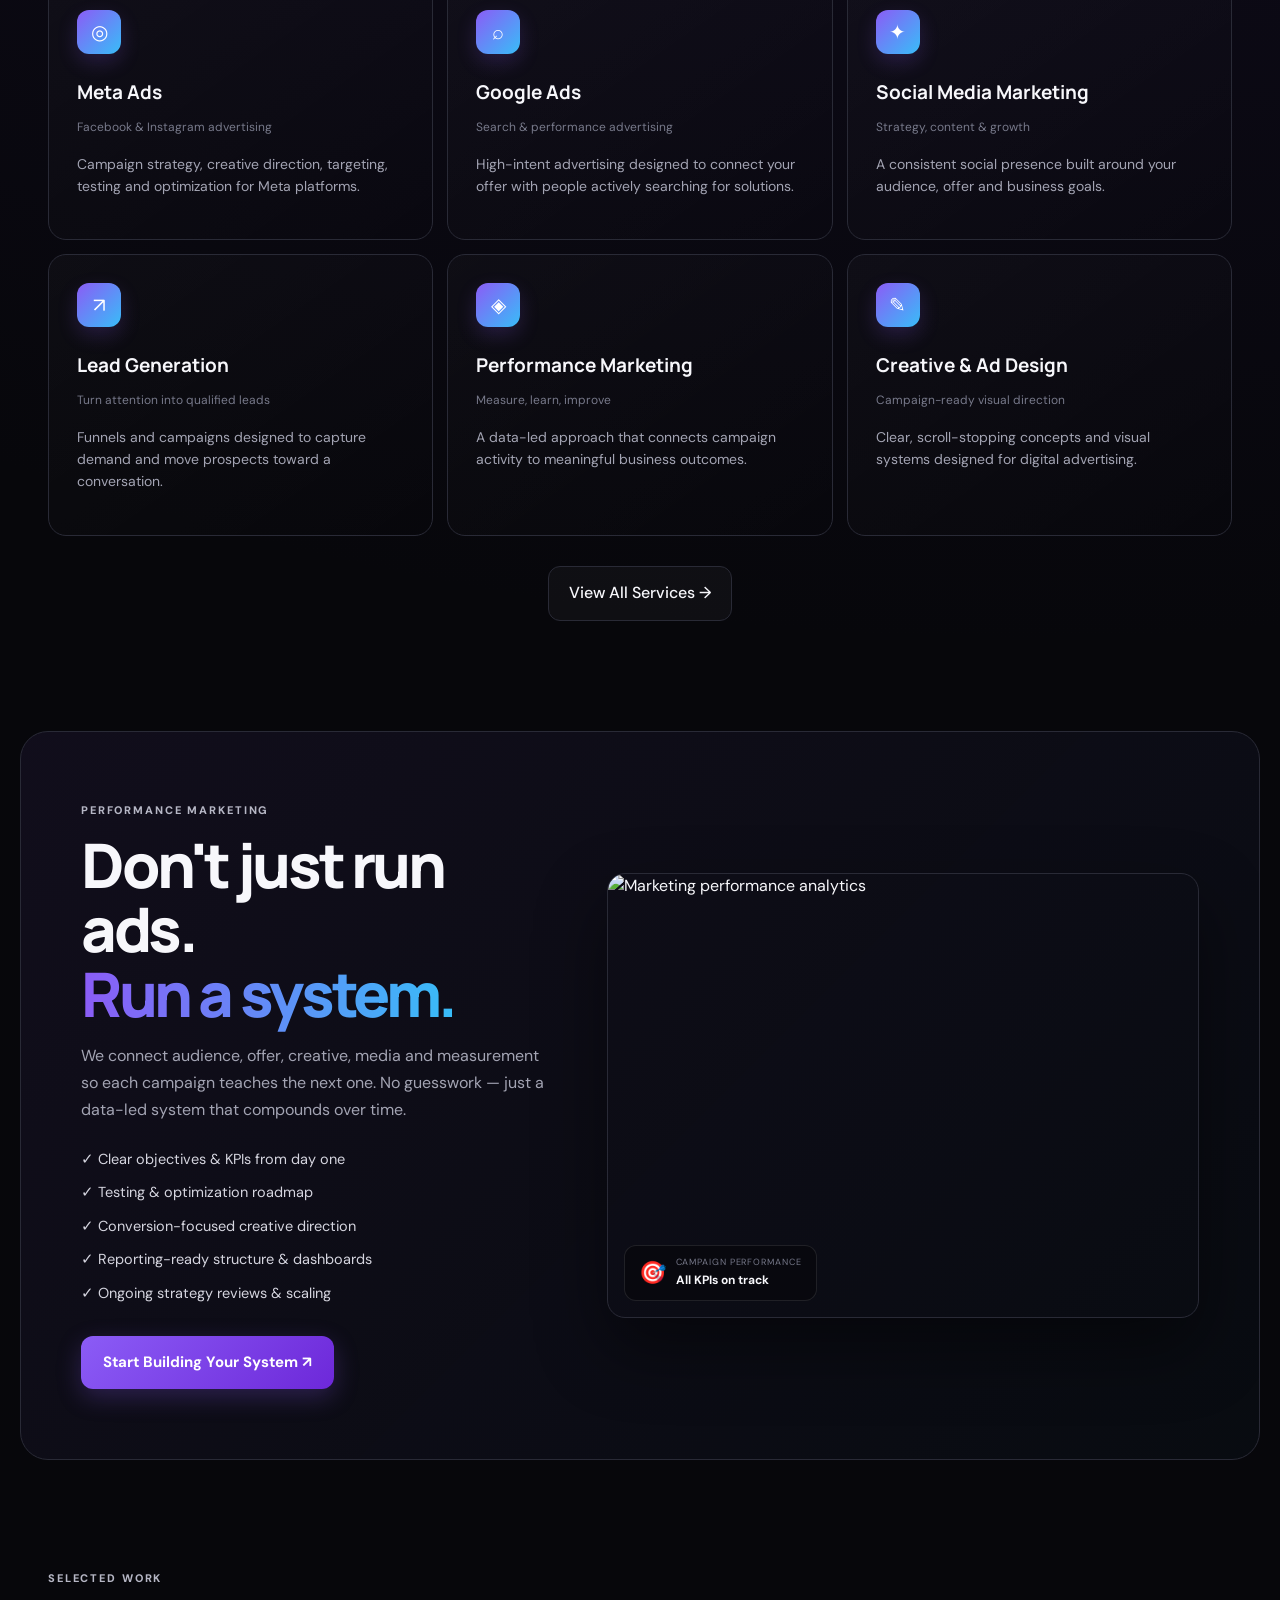
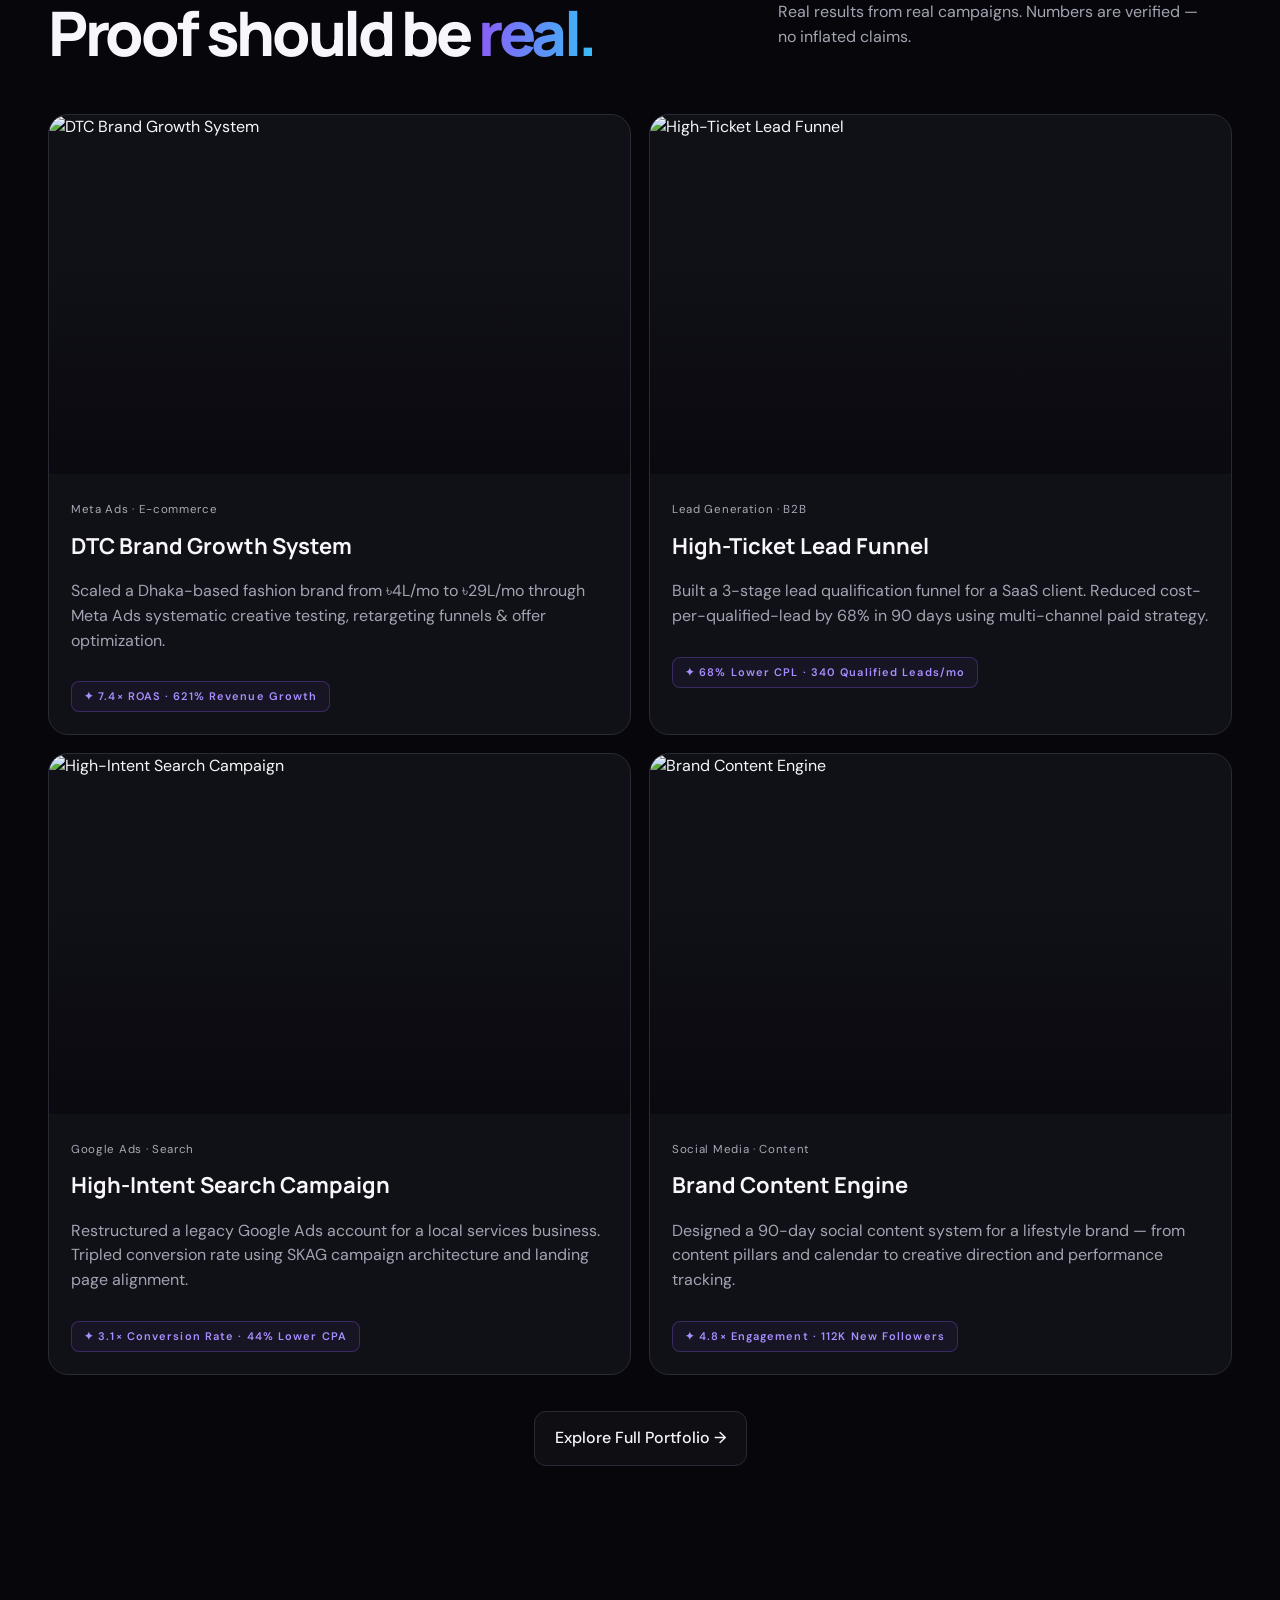
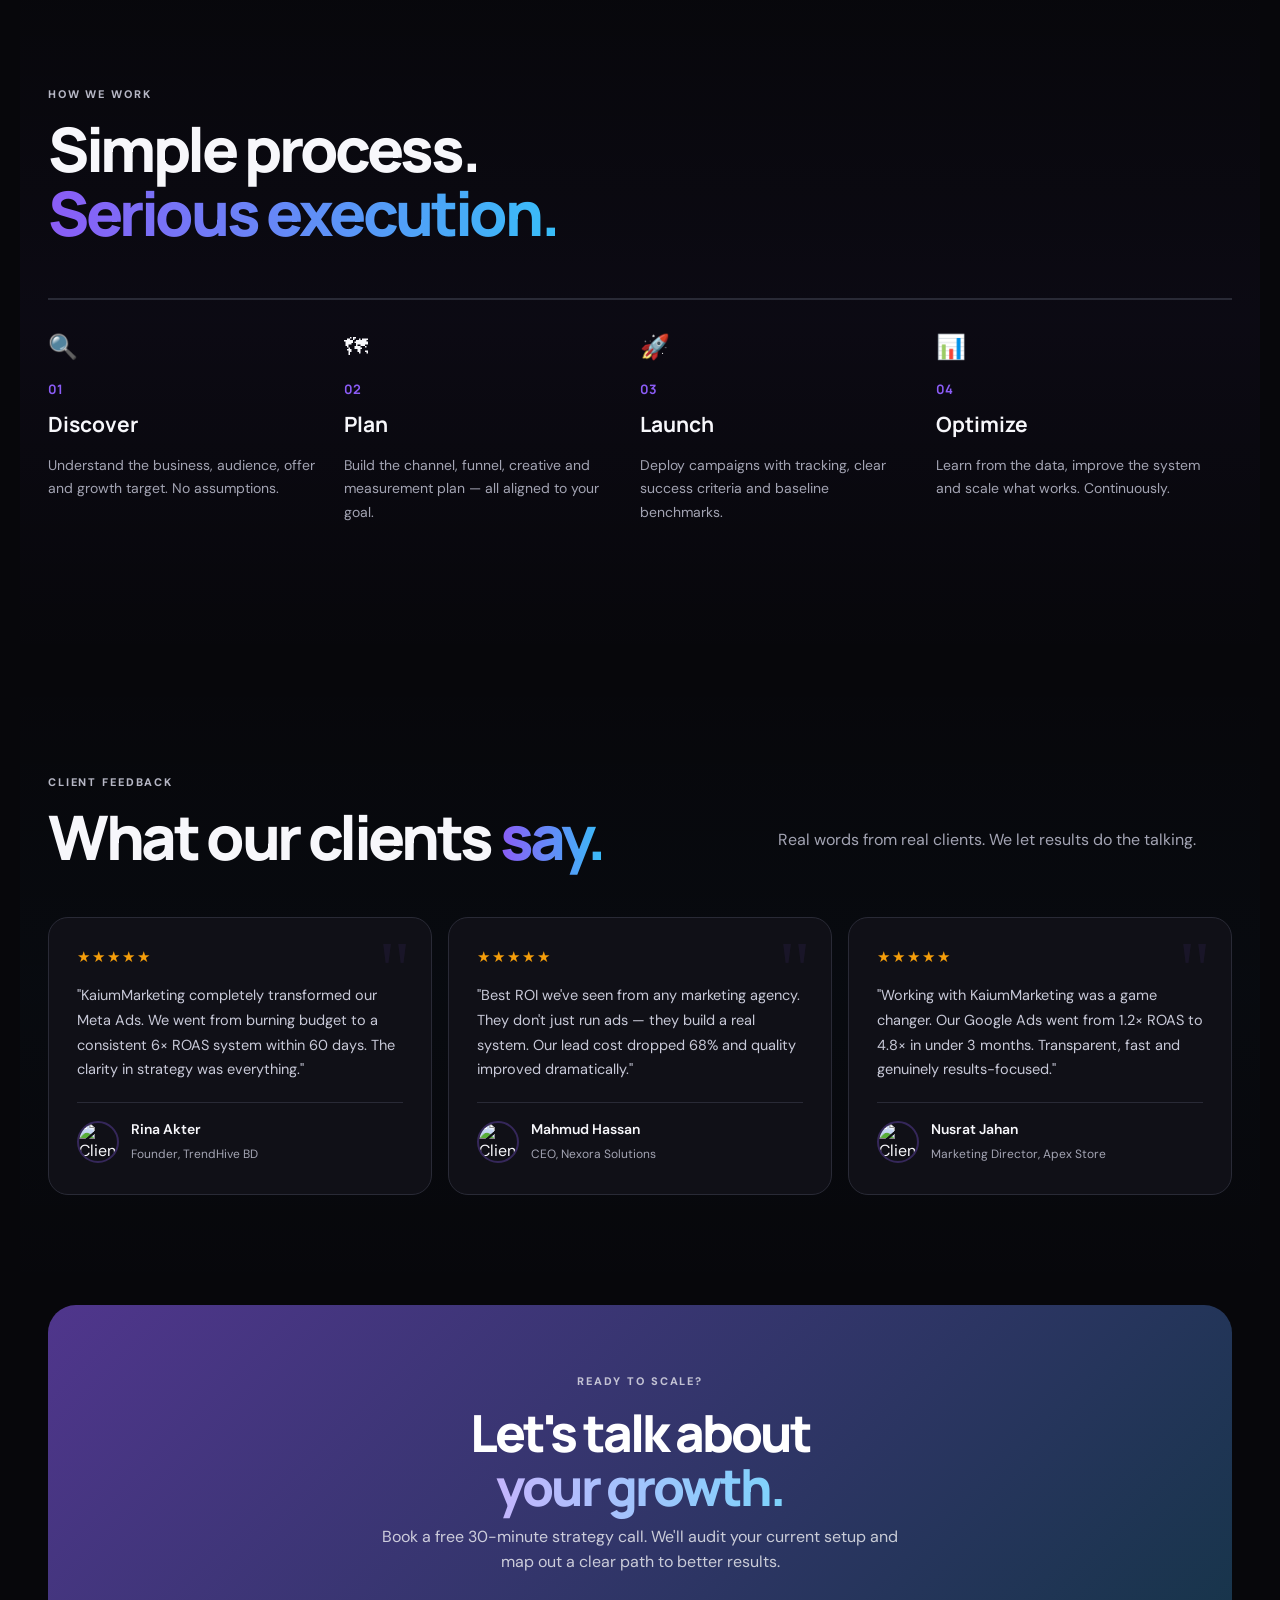
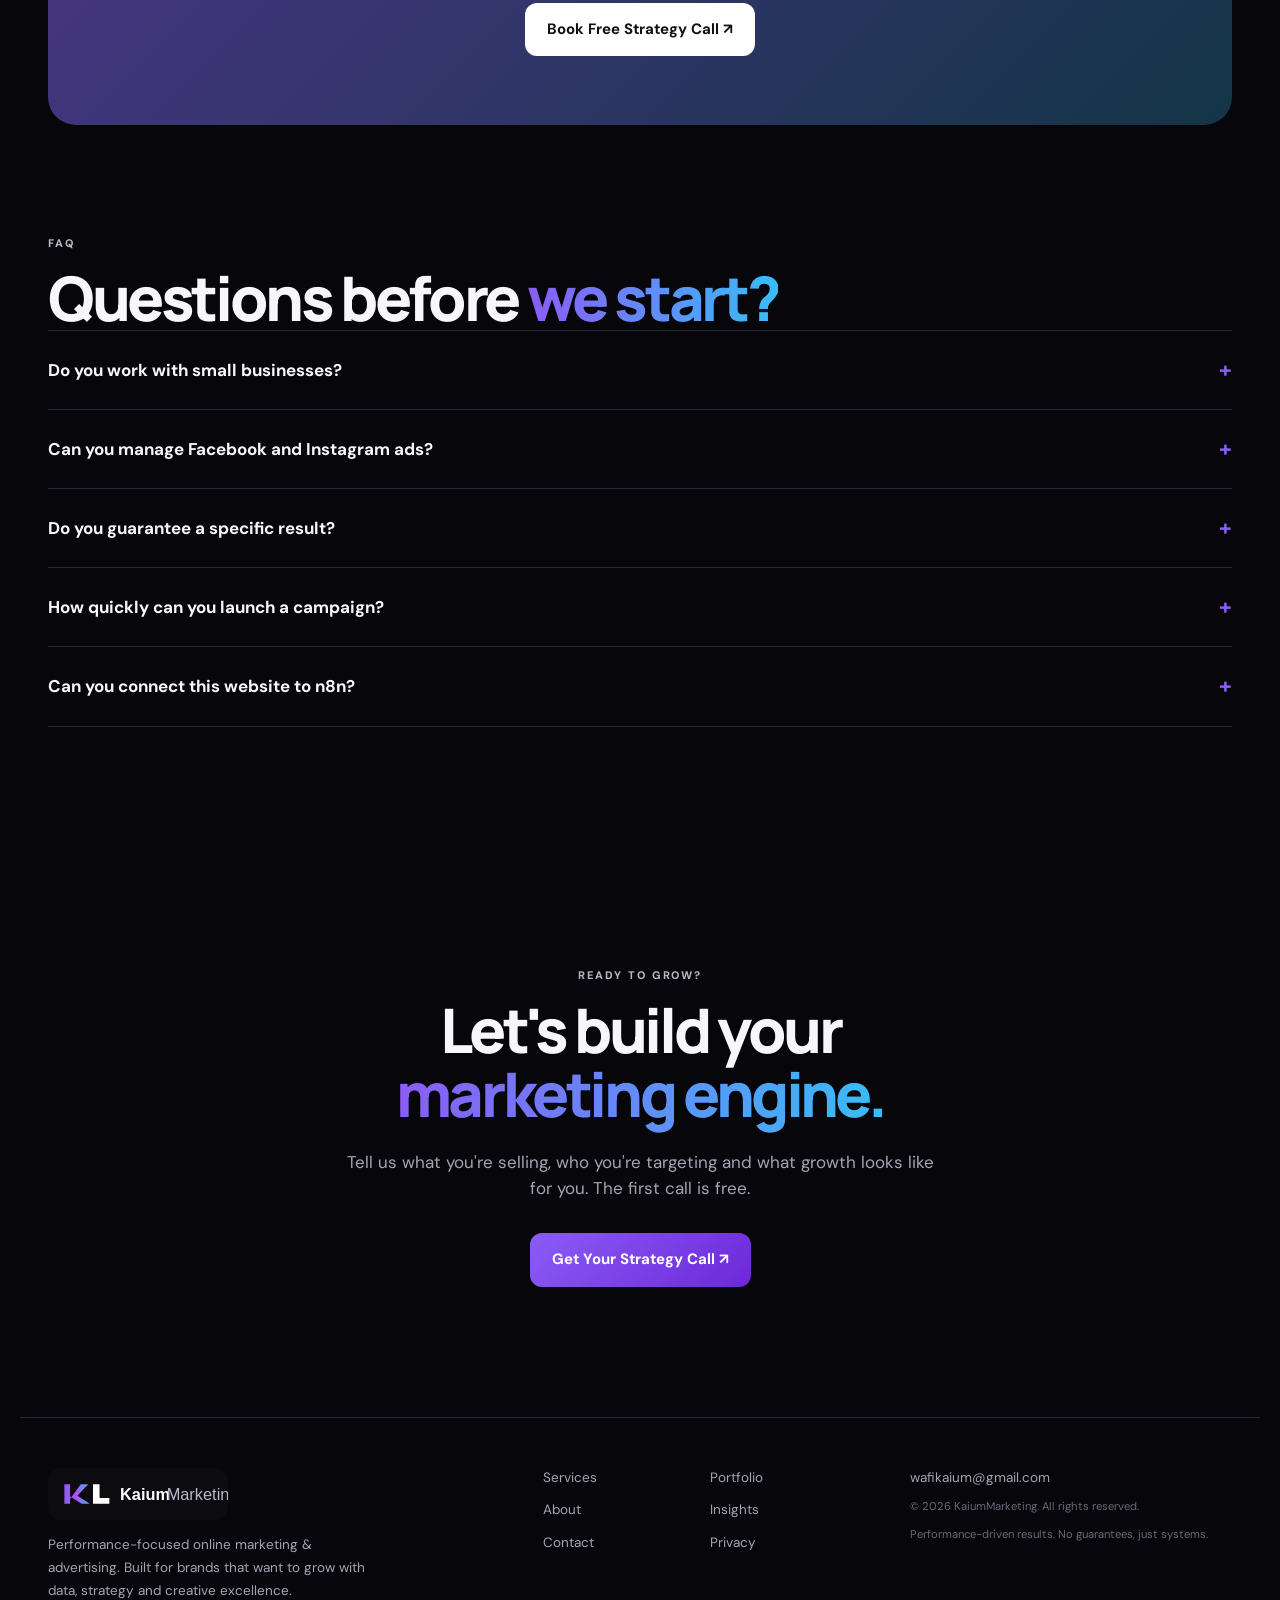
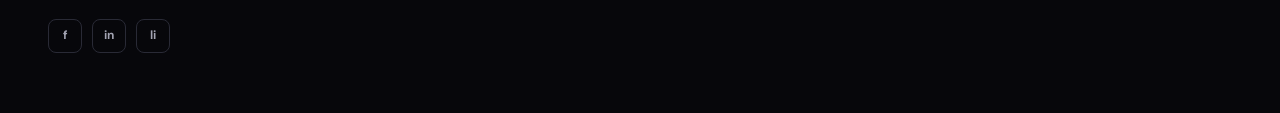
==== commit 443f0435: "feat: add corner buttons (GitHub source + Portfolio)" ====
--- a/index.html
+++ b/index.html
@@ -21,6 +21,74 @@
 <script type="application/ld+json">{"@context":"https://schema.org","@type":"ProfessionalService","name":"KaiumMarketing","url":"https://marketing.wafikaium.com/","email":"mailto:wafikaium@gmail.com","description":"Performance-focused online marketing and advertising.","areaServed":"Worldwide"}</script>
 </head>
 <body>
+
+<!-- ========== Zieop-style corner buttons ========== -->
+<style>
+.corner-btn-group {
+  position: fixed;
+  top: 16px;
+  right: 16px;
+  z-index: 9999;
+  display: flex;
+  gap: 8px;
+  font-family: Inter, system-ui, sans-serif;
+}
+.corner-btn {
+  display: inline-flex;
+  align-items: center;
+  gap: 6px;
+  padding: 8px 14px;
+  border-radius: 12px;
+  font-size: 13px;
+  font-weight: 600;
+  text-decoration: none;
+  background: rgba(20, 20, 30, 0.85);
+  backdrop-filter: blur(12px);
+  -webkit-backdrop-filter: blur(12px);
+  border: 1px solid rgba(255, 255, 255, 0.1);
+  color: #f5f7fb;
+  box-shadow: 0 4px 14px rgba(0, 0, 0, 0.3);
+  transition: transform .25s ease, border-color .25s ease, background .25s ease;
+}
+.corner-btn:hover {
+  transform: translateY(-2px);
+  border-color: rgba(124, 92, 255, 0.6);
+  background: rgba(40, 30, 70, 0.9);
+}
+.corner-btn-icon {
+  width: 18px;
+  height: 18px;
+  flex: 0 0 18px;
+  border-radius: 6px;
+  background: rgba(255,255,255,0.1);
+  display: inline-flex;
+  align-items: center;
+  justify-content: center;
+  overflow: hidden;
+}
+.corner-btn-icon img { width: 100%; height: 100%; border-radius: 6px; object-fit: cover; }
+.corner-btn-icon svg { width: 13px; height: 13px; fill: currentColor; }
+.corner-btn-arrow { font-size: 12px; opacity: 0.7; }
+@media (max-width: 600px) {
+  .corner-btn { padding: 7px 11px; font-size: 11.5px; }
+  .corner-btn-group { top: 12px; right: 12px; gap: 6px; }
+}
+</style>
+<div class="corner-btn-group">
+  <a href="https://github.com/creativeai7intellizone-hub/marketing-v7-pro" target="_blank" rel="noopener noreferrer" class="corner-btn">
+    <span class="corner-btn-icon">
+      <svg viewBox="0 0 24 24"><path d="M12 .7a11.3 11.3 0 0 0-3.58 22c.57.1.78-.25.78-.55v-2.1c-3.18.69-3.85-1.34-3.85-1.34-.52-1.32-1.27-1.67-1.27-1.67-1.04-.71.08-.7.08-.7 1.15.08 1.76 1.18 1.76 1.18 1.02 1.75 2.67 1.25 3.32.96.1-.74.4-1.25.72-1.54-2.54-.29-5.2-1.27-5.2-5.66 0-1.25.45-2.27 1.18-3.07-.12-.29-.51-1.45.11-3.02 0 0 .96-.31 3.12 1.17a10.8 10.8 0 0 1 5.68 0c2.16-1.48 3.12-1.17 3.12-1.17.62 1.57.23 2.73.11 3.02.73.8 1.18 1.82 1.18 3.07 0 4.4-2.67 5.36-5.21 5.64.41.36.77 1.08.77 2.18v3.24c0 .3.21.65.79.54A11.3 11.3 0 0 0 12 .7"/></svg>
+    </span>
+    <span>Source Code</span>
+  </a>
+  <a href="https://wafikaium.com" target="_blank" rel="noopener noreferrer" class="corner-btn">
+    <span class="corner-btn-icon"><img src="portfolio-logo.png" alt="Portfolio"></span>
+    <span>Portfolio</span>
+    <span class="corner-btn-arrow">↗</span>
+  </a>
+</div>
+<!-- ========== end corner buttons ========== -->
+
 <div class="noise"></div>
 
 <!-- HEADER -->
